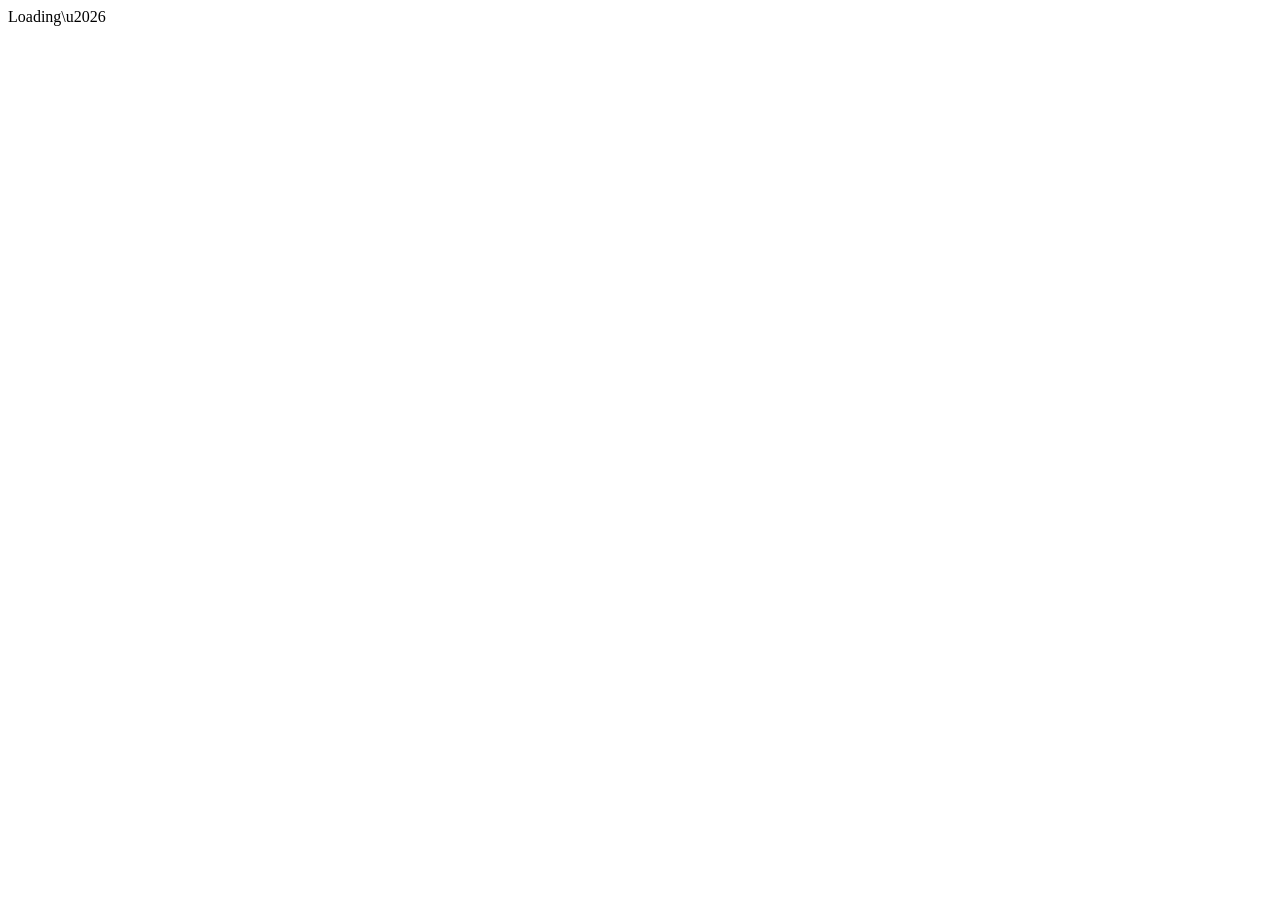
==== index.html @ ceb20064 "Add files via upload" ====
<!DOCTYPE html>
<html lang="en">
<head>
  <meta charset="UTF-8" />
  <meta name="viewport" content="width=device-width, initial-scale=1" />
  <title>Golf Trip Records</title>
  <meta name="description" content="An annual guys golf trip built around great courses, real competition, and twelve months of bragging rights." />
  <meta name="theme-color" content="#ffffff" />
  <link rel="preconnect" href="https://fonts.googleapis.com" />
  <link rel="preconnect" href="https://fonts.gstatic.com" crossorigin />
  <link href="https://fonts.googleapis.com/css2?family=Source+Sans+3:ital,wght@0,400;0,500;0,600;0,700&display=swap" rel="stylesheet" />
  <link rel="icon" type="image/svg+xml" href="assets/favicon.svg" />
  <link rel="stylesheet" href="css/style.css" />
</head>
<body>
  <div id="nav"></div>

  <main id="app">
    <div class="loading">Loading\u2026</div>
  </main>

  <div id="footer"></div>

  <script src="js/core.js"></script>
  <script src="js/home.js"></script>
</body>
</html>
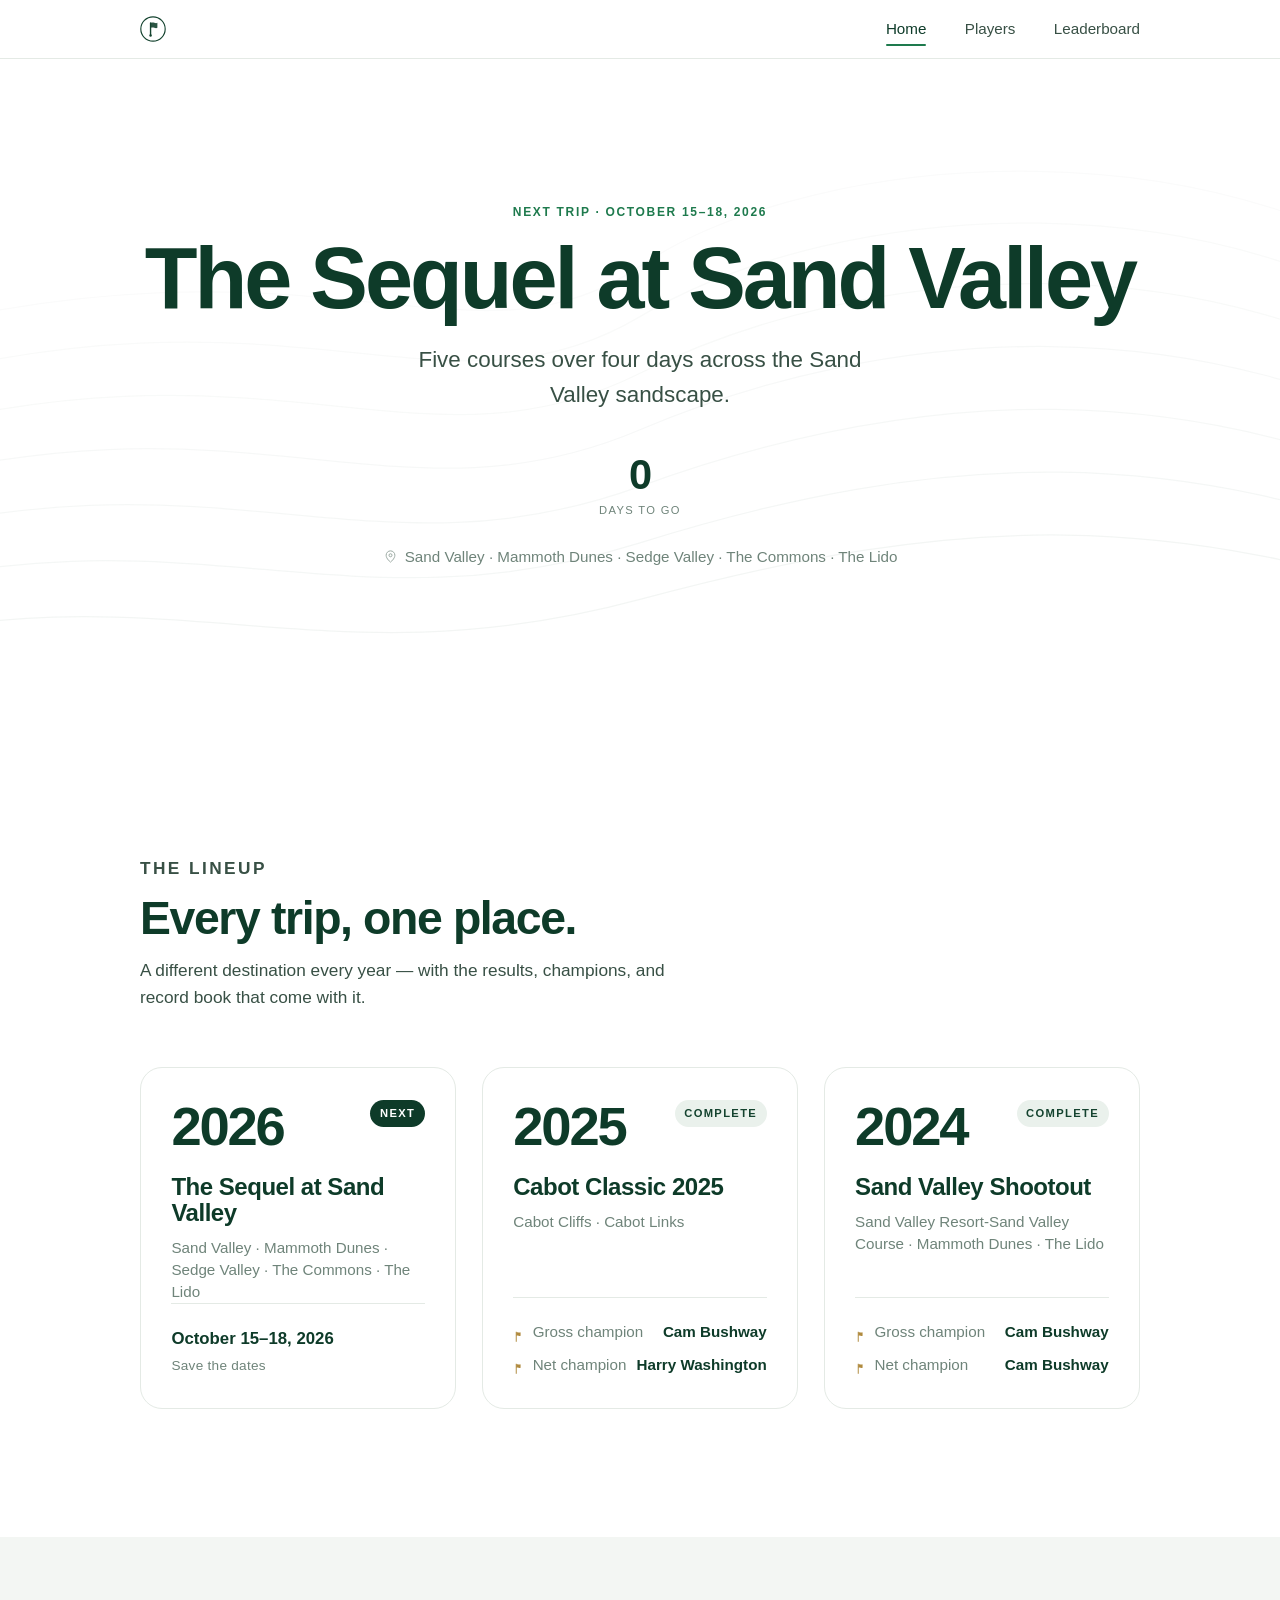
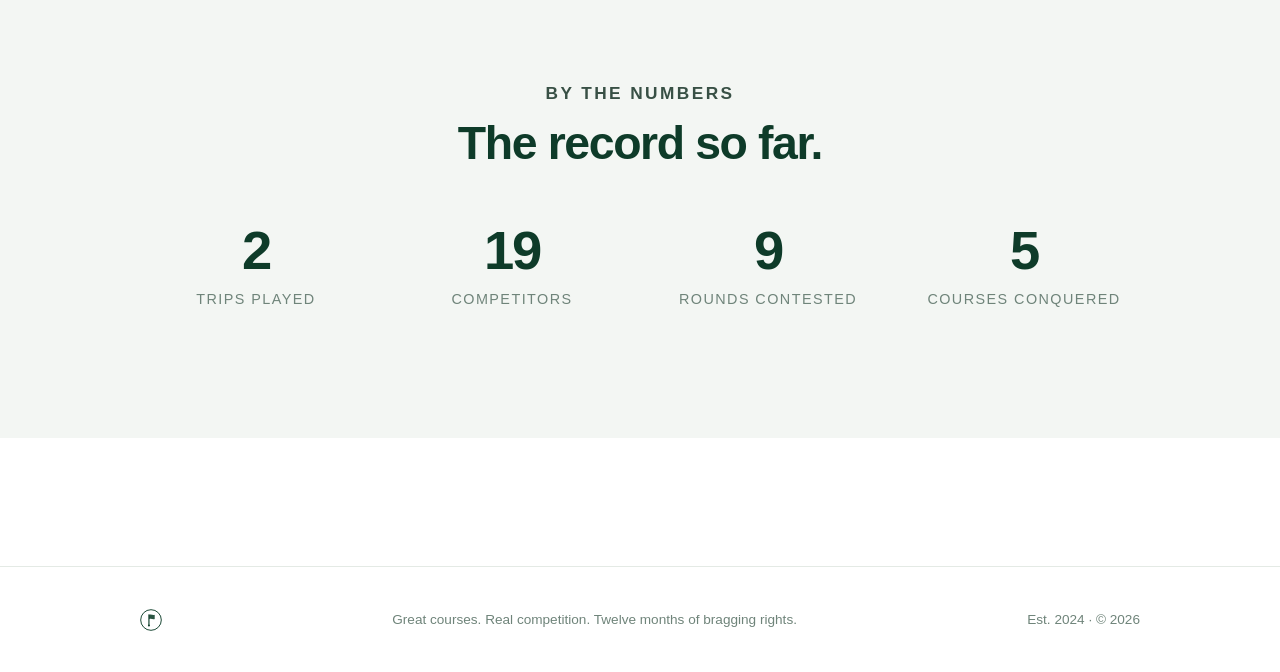
==== commit 9e0bb3ba: "Rename golf-trip-records-SINGLE-FILE.html to index.html" ====
--- a/index.html
+++ b/index.html
@@ -4,24 +4,866 @@
   <meta charset="UTF-8" />
   <meta name="viewport" content="width=device-width, initial-scale=1" />
   <title>Golf Trip Records</title>
-  <meta name="description" content="An annual guys golf trip built around great courses, real competition, and twelve months of bragging rights." />
+  <meta name="description" content="An annual guys golf trip: the lineup, the players, and the all-time record book." />
   <meta name="theme-color" content="#ffffff" />
+  <link rel="icon" type="image/svg+xml" href="[data-uri]" />
   <link rel="preconnect" href="https://fonts.googleapis.com" />
   <link rel="preconnect" href="https://fonts.gstatic.com" crossorigin />
   <link href="https://fonts.googleapis.com/css2?family=Source+Sans+3:ital,wght@0,400;0,500;0,600;0,700&display=swap" rel="stylesheet" />
-  <link rel="icon" type="image/svg+xml" href="assets/favicon.svg" />
-  <link rel="stylesheet" href="css/style.css" />
+  <style>
+/* =========================================================================
+   Golf Trip Records — Jobs-era Apple homage
+   Light ground, deep pine ink, single Myriad-descended sans (Source Sans 3).
+   ========================================================================= */
+
+/* ---- Tokens ---- */
+:root {
+  --bg:          #ffffff;
+  --bg-alt:      #f3f6f3;
+  --ink:         #0e3b29;   /* deep pine — headings, brand */
+  --ink-soft:    #38504590; /* transparent for layering */
+  --ink-body:    #385045;   /* secondary text */
+  --muted:       #6f847a;   /* captions, labels */
+  --line:        #e4eae5;   /* hairlines */
+  --line-strong: #cfd9d1;
+  --green:       #14432f;
+  --green-brt:   #1e7a4d;   /* interactive accent, used sparingly */
+  --green-wash:  #eaf1ec;
+  --white:       #ffffff;
+  --gold:        #b08a3e;   /* champion marker, quiet */
+
+  --maxw: 1080px;
+  --pad:  clamp(1.25rem, 5vw, 2.5rem);
+  --sect: clamp(4.5rem, 10vw, 8.5rem);
+
+  --r-sm: 10px;
+  --r-md: 16px;
+  --r-lg: 22px;
+
+  --ease: cubic-bezier(0.22, 1, 0.36, 1);
+}
+
+/* ---- Reset ---- */
+*, *::before, *::after { box-sizing: border-box; margin: 0; padding: 0; }
+html { -webkit-text-size-adjust: 100%; scroll-behavior: smooth; }
+@media (prefers-reduced-motion: reduce) {
+  html { scroll-behavior: auto; }
+  *, *::before, *::after { animation-duration: 0.01ms !important; transition-duration: 0.01ms !important; }
+}
+
+body {
+  font-family: "Source Sans 3", -apple-system, BlinkMacSystemFont, "Segoe UI", Helvetica, Arial, sans-serif;
+  background: var(--bg);
+  color: var(--ink-body);
+  font-size: 17px;
+  line-height: 1.55;
+  font-weight: 400;
+  -webkit-font-smoothing: antialiased;
+  text-rendering: optimizeLegibility;
+  font-variant-numeric: tabular-nums;
+}
+
+h1, h2, h3, h4 { color: var(--ink); font-weight: 600; line-height: 1.08; letter-spacing: -0.02em; }
+a { color: inherit; text-decoration: none; }
+
+.wrap { max-width: var(--maxw); margin: 0 auto; padding-inline: var(--pad); }
+
+.eyebrow {
+  font-size: 0.75rem; font-weight: 600; letter-spacing: 0.14em;
+  text-transform: uppercase; color: var(--green-brt);
+}
+
+/* ---- Nav ---- */
+.nav {
+  position: sticky; top: 0; z-index: 100;
+  background: rgba(255,255,255,0.82);
+  backdrop-filter: saturate(180%) blur(18px);
+  -webkit-backdrop-filter: saturate(180%) blur(18px);
+  border-bottom: 1px solid var(--line);
+}
+.nav-inner {
+  max-width: var(--maxw); margin: 0 auto; padding-inline: var(--pad);
+  height: 58px; display: flex; align-items: center; justify-content: space-between;
+}
+.brand { display: flex; align-items: center; gap: 0.6rem; }
+.brand svg { display: block; width: 26px; height: 26px; }
+.brand .brand-name {
+  font-weight: 600; color: var(--ink); font-size: 1.02rem; letter-spacing: -0.01em;
+}
+.nav-links { display: flex; gap: clamp(1.1rem, 4vw, 2.4rem); align-items: center; }
+.nav-links a {
+  font-size: 0.95rem; font-weight: 500; color: var(--ink-body);
+  position: relative; padding: 4px 0; transition: color 0.25s var(--ease);
+}
+.nav-links a:hover { color: var(--ink); }
+.nav-links a.active { color: var(--ink); }
+.nav-links a.active::after {
+  content: ""; position: absolute; left: 0; right: 0; bottom: -1px; height: 2px;
+  background: var(--green-brt); border-radius: 2px;
+}
+
+/* ---- Hero ---- */
+.hero { position: relative; overflow: hidden; background: var(--bg); }
+.hero-contours {
+  position: absolute; inset: 0; width: 100%; height: 100%;
+  pointer-events: none; opacity: 0.5;
+}
+.hero-inner {
+  position: relative; z-index: 1;
+  max-width: var(--maxw); margin: 0 auto; padding-inline: var(--pad);
+  padding-block: clamp(4.5rem, 13vw, 9rem);
+  text-align: center;
+}
+.hero h1 {
+  font-size: clamp(2.7rem, 7.5vw, 5.4rem);
+  letter-spacing: -0.035em; line-height: 0.98;
+  color: var(--ink); margin-top: 0.9rem;
+}
+.hero .sub {
+  font-size: clamp(1.05rem, 2.2vw, 1.4rem); color: var(--ink-body);
+  max-width: 40ch; margin: 1.4rem auto 0; font-weight: 400;
+}
+.hero .meta {
+  margin-top: 1.6rem; display: flex; flex-wrap: wrap; gap: 0.5rem 1.2rem;
+  justify-content: center; color: var(--muted); font-size: 0.95rem; font-weight: 500;
+}
+.hero .meta span { display: inline-flex; align-items: center; gap: 0.45rem; }
+.hero .meta svg { width: 15px; height: 15px; opacity: 0.7; flex: none; }
+
+/* countdown */
+.countdown {
+  margin-top: 2.6rem; display: flex; justify-content: center; gap: clamp(0.8rem, 3vw, 2rem);
+}
+.countdown .unit { text-align: center; min-width: 52px; }
+.countdown .num {
+  font-size: clamp(1.8rem, 4vw, 2.6rem); font-weight: 600; color: var(--ink);
+  letter-spacing: -0.03em; line-height: 1;
+}
+.countdown .lbl {
+  font-size: 0.7rem; text-transform: uppercase; letter-spacing: 0.12em;
+  color: var(--muted); margin-top: 0.4rem;
+}
+
+/* ---- Sections ---- */
+.section { padding-block: var(--sect); }
+.section.alt { background: var(--bg-alt); }
+.section-head { max-width: 60ch; margin-bottom: clamp(2.5rem, 5vw, 3.5rem); }
+.section-head.center { margin-inline: auto; text-align: center; }
+.section-head h2 { font-size: clamp(1.9rem, 4vw, 2.9rem); letter-spacing: -0.03em; margin-top: 0.7rem; }
+.section-head p { margin-top: 0.9rem; color: var(--ink-body); font-size: 1.08rem; }
+
+/* ---- Lineup (trip cards) ---- */
+.lineup { display: grid; gap: clamp(1rem, 2.5vw, 1.6rem); grid-template-columns: repeat(auto-fit, minmax(280px, 1fr)); }
+.trip-card {
+  position: relative; background: var(--white); border: 1px solid var(--line);
+  border-radius: var(--r-lg); padding: 2rem 1.9rem; overflow: hidden;
+  transition: transform 0.4s var(--ease), box-shadow 0.4s var(--ease), border-color 0.4s var(--ease);
+  display: flex; flex-direction: column; min-height: 320px;
+}
+.trip-card:hover {
+  transform: translateY(-4px);
+  box-shadow: 0 18px 50px -24px rgba(14,59,41,0.35);
+  border-color: var(--line-strong);
+}
+.trip-card .year {
+  font-size: 3.4rem; font-weight: 600; color: var(--ink); letter-spacing: -0.04em; line-height: 1;
+}
+.trip-card .status {
+  font-size: 0.7rem; text-transform: uppercase; letter-spacing: 0.12em; font-weight: 600;
+  padding: 0.3rem 0.6rem; border-radius: 100px; align-self: flex-start;
+}
+.trip-card .status.done { background: var(--green-wash); color: var(--green); }
+.trip-card .status.next { background: var(--ink); color: var(--white); }
+.trip-card .tc-head { display: flex; justify-content: space-between; align-items: flex-start; gap: 1rem; }
+.trip-card h3 { font-size: 1.5rem; margin-top: 1.2rem; letter-spacing: -0.02em; }
+.trip-card .courses {
+  margin-top: 0.7rem; color: var(--muted); font-size: 0.95rem; line-height: 1.45;
+}
+.trip-card .champs { margin-top: auto; padding-top: 1.4rem; border-top: 1px solid var(--line); display: grid; gap: 0.55rem; }
+.trip-card .champ-row { display: flex; align-items: center; justify-content: space-between; gap: 0.5rem; font-size: 0.95rem; }
+.trip-card .champ-row .k { color: var(--muted); font-weight: 500; display: inline-flex; align-items: center; gap: 0.4rem; }
+.trip-card .champ-row .v { color: var(--ink); font-weight: 600; }
+.trip-card .champ-row .flag { width: 13px; height: 13px; color: var(--gold); }
+.trip-card .when { margin-top: auto; padding-top: 1.4rem; border-top: 1px solid var(--line); color: var(--ink); font-weight: 600; font-size: 1.05rem; }
+.trip-card .when small { display: block; color: var(--muted); font-weight: 500; font-size: 0.85rem; margin-top: 0.2rem; letter-spacing: 0.02em; }
+
+/* ---- Stat band ---- */
+.statband { display: grid; grid-template-columns: repeat(auto-fit, minmax(150px, 1fr)); gap: 1.5rem; text-align: center; }
+.statband .stat .n { font-size: clamp(2.4rem, 5vw, 3.4rem); font-weight: 600; color: var(--ink); letter-spacing: -0.04em; line-height: 1; }
+.statband .stat .l { margin-top: 0.6rem; color: var(--muted); font-size: 0.9rem; text-transform: uppercase; letter-spacing: 0.1em; font-weight: 500; }
+
+/* ---- Players grid ---- */
+.players-grid { display: grid; gap: clamp(0.9rem, 2vw, 1.3rem); grid-template-columns: repeat(auto-fill, minmax(250px, 1fr)); }
+.player-card {
+  background: var(--white); border: 1px solid var(--line); border-radius: var(--r-md);
+  padding: 1.5rem 1.5rem 1.35rem; transition: transform 0.35s var(--ease), box-shadow 0.35s var(--ease), border-color 0.35s var(--ease);
+}
+.player-card:hover { transform: translateY(-3px); box-shadow: 0 14px 40px -22px rgba(14,59,41,0.32); border-color: var(--line-strong); }
+.player-card .pc-top { display: flex; align-items: center; gap: 0.85rem; }
+.player-card .avatar {
+  width: 42px; height: 42px; border-radius: 50%; flex: none;
+  background: var(--green-wash); color: var(--green);
+  display: grid; place-items: center; font-weight: 600; font-size: 0.95rem; letter-spacing: -0.01em;
+}
+.player-card .avatar.rookie { background: var(--bg-alt); color: var(--muted); }
+.player-card h3 { font-size: 1.12rem; letter-spacing: -0.02em; }
+.player-card .pc-sub { color: var(--muted); font-size: 0.82rem; font-weight: 500; margin-top: 0.1rem; }
+.player-card .pc-stats { margin-top: 1.15rem; display: grid; grid-template-columns: 1fr 1fr; gap: 0.85rem 1rem; }
+.player-card .pc-stat .v { font-size: 1.15rem; font-weight: 600; color: var(--ink); letter-spacing: -0.02em; }
+.player-card .pc-stat .k { font-size: 0.72rem; color: var(--muted); text-transform: uppercase; letter-spacing: 0.08em; margin-top: 0.15rem; font-weight: 500; }
+.player-card .pc-foot { margin-top: 1.15rem; padding-top: 0.95rem; border-top: 1px solid var(--line); display: flex; justify-content: space-between; align-items: center; }
+.player-card .pc-foot .k { font-size: 0.78rem; color: var(--muted); font-weight: 500; }
+.player-card .pc-foot .rc { font-weight: 600; color: var(--ink); font-variant-numeric: tabular-nums; }
+
+/* ---- Leaderboard table ---- */
+.lb-scroll { overflow-x: auto; border: 1px solid var(--line); border-radius: var(--r-md); background: var(--white); }
+table.lb { width: 100%; border-collapse: collapse; font-variant-numeric: tabular-nums; min-width: 820px; }
+table.lb thead th {
+  position: sticky; top: 0; background: var(--white);
+  text-align: right; font-size: 0.74rem; font-weight: 600; color: var(--muted);
+  text-transform: uppercase; letter-spacing: 0.07em;
+  padding: 0.95rem 0.85rem; border-bottom: 1px solid var(--line-strong);
+  cursor: pointer; user-select: none; white-space: nowrap; transition: color 0.2s var(--ease);
+}
+table.lb thead th:hover { color: var(--ink); }
+table.lb thead th.player-col, table.lb tbody td.player-col { text-align: left; }
+table.lb thead th .arrow { opacity: 0; margin-left: 0.3rem; font-size: 0.7rem; }
+table.lb thead th.sorted .arrow { opacity: 1; color: var(--green-brt); }
+table.lb thead th.sorted { color: var(--ink); }
+table.lb tbody td { text-align: right; padding: 0.85rem 0.85rem; border-bottom: 1px solid var(--line); font-size: 0.98rem; color: var(--ink-body); white-space: nowrap; }
+table.lb tbody tr:last-child td { border-bottom: none; }
+table.lb tbody tr { transition: background 0.15s var(--ease); }
+table.lb tbody tr:hover { background: var(--bg-alt); }
+table.lb td.player-col { font-weight: 600; color: var(--ink); }
+table.lb .rank { color: var(--muted); font-weight: 600; width: 2.4rem; text-align: right; padding-right: 0.4rem; }
+table.lb .medal { color: var(--gold); }
+table.lb td .pos { display: inline-block; }
+table.lb td.dim { color: var(--line-strong); }
+.lb-note { margin-top: 1rem; color: var(--muted); font-size: 0.85rem; }
+
+/* ---- Footer ---- */
+.footer { border-top: 1px solid var(--line); padding-block: 2.6rem; margin-top: var(--sect); }
+.footer-inner { max-width: var(--maxw); margin: 0 auto; padding-inline: var(--pad); display: flex; align-items: center; justify-content: space-between; gap: 1rem; flex-wrap: wrap; }
+.footer .brand svg { width: 22px; height: 22px; }
+.footer p { color: var(--muted); font-size: 0.85rem; }
+
+/* ---- Reveal animation ---- */
+.reveal { opacity: 0; transform: translateY(18px); transition: opacity 0.7s var(--ease), transform 0.7s var(--ease); }
+.reveal.in { opacity: 1; transform: none; }
+
+/* ---- Loading / empty ---- */
+.loading { color: var(--muted); text-align: center; padding: 3rem 0; font-size: 0.95rem; }
+
+/* ---- Responsive ---- */
+@media (max-width: 720px) {
+  body { font-size: 16px; }
+  .brand .brand-name { display: none; }
+  .trip-card { min-height: auto; }
+  .player-card .pc-stats { grid-template-columns: 1fr 1fr; }
+}
+@media (max-width: 460px) {
+  .nav-links { gap: 1.05rem; }
+  .nav-links a { font-size: 0.9rem; }
+}
+
+  </style>
 </head>
 <body>
   <div id="nav"></div>
-
-  <main id="app">
-    <div class="loading">Loading\u2026</div>
-  </main>
-
+  <main id="app"><div class="loading">Loading…</div></main>
   <div id="footer"></div>
 
-  <script src="js/core.js"></script>
-  <script src="js/home.js"></script>
+  <script>
+    window.__DATA = {"tournaments": [{"id": "sand-valley-shootout-2024", "name": "Sand Valley Shootout", "year": 2024, "date": "2024-05-04", "dateDisplay": "May 4, 2024", "courses": ["Sand Valley Resort-Sand Valley Course", "Mammoth Dunes", "The Lido"], "numRounds": 4, "players": [{"name": "Paul Akrouche", "handicap": 22.3, "role": "Player"}, {"name": "Todd Bushway", "handicap": 2.9, "role": "Player"}, {"name": "Derek Roschlein", "handicap": 9.1, "role": "Admin"}, {"name": "Conor O'Brien", "handicap": 12.2, "role": "Player"}, {"name": "Harry Washington", "handicap": 11.4, "role": "Owner"}, {"name": "Jason Weber", "handicap": 12.2, "role": "Player"}, {"name": "Edward Washington", "handicap": 13.3, "role": "Player"}, {"name": "Fred Akrouche", "handicap": 23.6, "role": "Player"}, {"name": "Devin Greaney", "handicap": 3.1, "role": "Player"}, {"name": "Tom Caruso", "handicap": 14.3, "role": "Player"}, {"name": "Cam Bushway", "handicap": 2.8, "role": "Player"}, {"name": "Joe Akrouche", "handicap": 11.8, "role": "Player"}], "leaderboard": {"gross": [{"player": "Cam Bushway", "rounds": ["+4", "-3", "+4", "+2"], "total": "+7"}, {"player": "Todd Bushway", "rounds": ["+6", "+2", "+3", "+3"], "total": "+14"}, {"player": "Devin Greaney", "rounds": ["+14", "+6", "+7", "+5"], "total": "+32"}, {"player": "Derek Roschlein", "rounds": ["+9", "+9", "+11", "+15"], "total": "+44"}, {"player": "Harry Washington", "rounds": ["+15", "+11", "+13", "+12"], "total": "+51"}, {"player": "Conor O'Brien", "rounds": ["+15", "+11", "+14", "+19"], "total": "+59"}, {"player": "Joe Akrouche", "rounds": ["+11", "+14", "+13", "+25"], "total": "+63"}, {"player": "Edward Washington", "rounds": ["+24", "+17", "+17", "+11"], "total": "+69"}, {"player": "Jason Weber", "rounds": ["+22", "+14", "+22", "+24"], "total": "+82"}, {"player": "Tom Caruso", "rounds": ["+24", "+16", "+23", "+24"], "total": "+87"}, {"player": "Paul Akrouche", "rounds": ["+30", "+27", "+25", "+17"], "total": "+99"}, {"player": "Fred Akrouche", "rounds": ["+36", "+28", "+37", "+18"], "total": "+119"}], "net": [{"player": "Cam Bushway", "rounds": ["+2", "-4", "+1", "+1"], "total": "E"}, {"player": "Todd Bushway", "rounds": ["+4", "+1", "E", "+2"], "total": "+7"}, {"player": "Harry Washington", "rounds": ["+4", "+2", "E", "+3"], "total": "+9"}, {"player": "Derek Roschlein", "rounds": ["E", "+2", "E", "+8"], "total": "+10"}, {"player": "Paul Akrouche", "rounds": ["+7", "+7", "-1", "-3"], "total": "+10"}, {"player": "Conor O'Brien", "rounds": ["+3", "+1", "E", "+9"], "total": "+13"}, {"player": "Edward Washington", "rounds": ["+11", "+6", "+2", "E"], "total": "+19"}, {"player": "Joe Akrouche", "rounds": ["-1", "+5", "-1", "+16"], "total": "+19"}, {"player": "Devin Greaney", "rounds": ["+11", "+5", "+3", "+4"], "total": "+23"}, {"player": "Fred Akrouche", "rounds": ["+12", "+7", "+10", "-3"], "total": "+26"}, {"player": "Tom Caruso", "rounds": ["+10", "+4", "+7", "+12"], "total": "+33"}, {"player": "Jason Weber", "rounds": ["+10", "+4", "+8", "+14"], "total": "+36"}]}, "ryderCup": {"teams": [{"team": "Team Todd", "total": "9.5", "players": [{"player": "Todd Bushway", "points_by_round": ["0", "1", "1", "0"]}, {"player": "Conor O'Brien", "points_by_round": ["1", "0", "0.5", "1"]}, {"player": "Edward Washington", "points_by_round": ["1", "0.5", "1", "1"]}, {"player": "Fred Akrouche", "points_by_round": ["0", "0.5", "0.5", "0.5"]}, {"player": "Harry Washington", "points_by_round": ["1", "1", "1", "1"]}, {"player": "Jason Weber", "points_by_round": ["1", "0", "1", "0"]}]}, {"team": "Team Cam", "total": "5.5", "players": [{"player": "Cam Bushway", "points_by_round": ["1", "1", "0", "1"]}, {"player": "Derek Roschlein", "points_by_round": ["0", "0.5", "0", "0"]}, {"player": "Devin Greaney", "points_by_round": ["0", "0", "0", "1"]}, {"player": "Joe Akrouche", "points_by_round": ["1", "1", "0.5", "0"]}, {"player": "Paul Akrouche", "points_by_round": ["0", "0.5", "0.5", "0.5"]}, {"player": "Tom Caruso", "points_by_round": ["0", "0", "0", "0"]}]}]}, "bestBall": null, "skins": null}, {"id": "cabot-classic-2025-2025", "name": "Cabot Classic 2025", "year": 2025, "date": "2025-10-02", "dateDisplay": "Oct 2, 2025", "courses": ["Cabot Cliffs", "Cabot Links"], "numRounds": 5, "players": [{"name": "Tim Watson", "handicap": 10.7, "role": "Player"}, {"name": "Joe Akrouche", "handicap": 12.1, "role": "Player"}, {"name": "Harry Washington", "handicap": 8.2, "role": "Owner"}, {"name": "Michael Edwards", "handicap": 15.2, "role": "Player"}, {"name": "Conor O'Brien", "handicap": 9.9, "role": "Player"}, {"name": "Derek Roschlein", "handicap": 8.2, "role": "Admin"}, {"name": "Fred Akrouche", "handicap": 20.8, "role": "Player"}, {"name": "Edward Washington", "handicap": 10.0, "role": "Player"}, {"name": "Cam Bushway", "handicap": 2.9, "role": "Player"}, {"name": "Tom Caruso", "handicap": 13.6, "role": "Player"}, {"name": "Dan Sullivan", "handicap": 17.5, "role": "Player"}, {"name": "John Berger", "handicap": 25.0, "role": "Player"}, {"name": "James O'Brien", "handicap": 17.5, "role": "Player"}, {"name": "Louis Massard", "handicap": 12.9, "role": "Player"}, {"name": "Todd Bushway", "handicap": 2.8, "role": "Player"}, {"name": "Dan Biscoe", "handicap": 5.4, "role": "Player"}], "leaderboard": {"gross": [{"player": "Cam Bushway", "rounds": ["+6", "+9", "+4", "+8", ""], "total": "+27"}, {"player": "Dan Biscoe", "rounds": ["+14", "+6", "+9", "+8", ""], "total": "+37"}, {"player": "Harry Washington", "rounds": ["+12", "+7", "+8", "+16", ""], "total": "+43"}, {"player": "Todd Bushway", "rounds": ["+14", "+8", "+15", "+13", ""], "total": "+50"}, {"player": "Derek Roschlein", "rounds": ["+13", "+7", "+15", "+16", ""], "total": "+51"}, {"player": "Tim Watson", "rounds": ["+19", "+8", "+12", "+18", ""], "total": "+57"}, {"player": "Conor O'Brien", "rounds": ["+15", "+19", "+18", "+13", ""], "total": "+65"}, {"player": "Joe Akrouche", "rounds": ["+19", "+19", "+18", "+14", ""], "total": "+70"}, {"player": "Edward Washington", "rounds": ["+25", "+18", "+16", "+19", ""], "total": "+78"}, {"player": "Michael Edwards", "rounds": ["+19", "+20", "+22", "+19", ""], "total": "+80"}, {"player": "Louis Massard", "rounds": ["+28", "+17", "+21", "+20", ""], "total": "+86"}, {"player": "Tom Caruso", "rounds": ["+22", "+22", "+17", "+25", ""], "total": "+86"}, {"player": "James O'Brien", "rounds": ["+24", "+22", "+26", "+26", ""], "total": "+98"}, {"player": "Dan Sullivan", "rounds": ["+26", "+29", "+22", "+22", ""], "total": "+99"}, {"player": "Fred Akrouche", "rounds": ["+34", "+28", "+31", "+29", ""], "total": "+122"}, {"player": "John Berger", "rounds": ["+27", "+30", "+39", "+36", ""], "total": "+132"}], "net": [{"player": "Harry Washington", "rounds": ["+3", "-2", "-1", "+7", ""], "total": "+7"}, {"player": "Tim Watson", "rounds": ["+8", "-4", "E", "+7", ""], "total": "+11"}, {"player": "Cam Bushway", "rounds": ["+2", "+6", "+1", "+4", ""], "total": "+13"}, {"player": "Dan Biscoe", "rounds": ["+8", "E", "+3", "+2", ""], "total": "+13"}, {"player": "Michael Edwards", "rounds": ["+3", "+3", "+5", "+3", ""], "total": "+14"}, {"player": "Derek Roschlein", "rounds": ["+4", "-2", "+6", "+7", ""], "total": "+15"}, {"player": "Joe Akrouche", "rounds": ["+6", "+6", "+5", "+1", ""], "total": "+18"}, {"player": "Conor O'Brien", "rounds": ["+4", "+8", "+7", "+2", ""], "total": "+21"}, {"player": "James O'Brien", "rounds": ["+6", "+3", "+7", "+8", ""], "total": "+24"}, {"player": "Dan Sullivan", "rounds": ["+8", "+10", "+3", "+4", ""], "total": "+25"}, {"player": "John Berger", "rounds": ["+1", "+3", "+12", "+10", ""], "total": "+26"}, {"player": "Tom Caruso", "rounds": ["+8", "+7", "+2", "+11", ""], "total": "+28"}, {"player": "Louis Massard", "rounds": ["+14", "+3", "+7", "+6", ""], "total": "+30"}, {"player": "Fred Akrouche", "rounds": ["+12", "+5", "+8", "+7", ""], "total": "+32"}, {"player": "Edward Washington", "rounds": ["+14", "+7", "+5", "+8", ""], "total": "+34"}, {"player": "Todd Bushway", "rounds": ["+10", "+5", "+12", "+9", ""], "total": "+36"}]}, "ryderCup": {"teams": [{"team": "Team Cam", "total": "11.5", "players": [{"player": "Cam Bushway", "points_by_round": ["1", "0", "1", "1", ""]}, {"player": "Harry Washington", "points_by_round": ["0", "1", "1", "0", ""]}, {"player": "Tom Caruso", "points_by_round": ["0", "1", "0.5", "0", ""]}, {"player": "Joe Akrouche", "points_by_round": ["0", "1", "1", "1", ""]}, {"player": "Conor O'Brien", "points_by_round": ["0", "1", "1", "1", ""]}, {"player": "Michael Edwards", "points_by_round": ["1", "0", "0", "0.5", ""]}, {"player": "John Berger", "points_by_round": ["1", "0.5", "0", "0", ""]}, {"player": "Tim Watson", "points_by_round": ["1", "0.5", "0.5", "1", ""]}]}, {"team": "Team Todd", "total": "8.5", "players": [{"player": "Todd Bushway", "points_by_round": ["1", "1", "0", "0", ""]}, {"player": "Dan Biscoe", "points_by_round": ["1", "0.5", "0.5", "1", ""]}, {"player": "Edward Washington", "points_by_round": ["0", "0", "1", "0", ""]}, {"player": "James O'Brien", "points_by_round": ["1", "1", "0", "0", ""]}, {"player": "Fred Akrouche", "points_by_round": ["0", "0", "0", "0", ""]}, {"player": "Derek Roschlein", "points_by_round": ["1", "0.5", "0", "1", ""]}, {"player": "Louis Massard", "points_by_round": ["0", "0", "1", "0.5", ""]}, {"player": "Dan Sullivan", "points_by_round": ["0", "0", "0.5", "1", ""]}]}]}, "bestBall": null, "skins": [{"player": "Cam Bushway", "rounds": ["8", "", "", "", ""], "total": "8"}, {"player": "Harry Washington", "rounds": ["6", "", "", "", ""], "total": "6"}, {"player": "Joe Akrouche", "rounds": ["4", "", "", "", ""], "total": "4"}]}], "upcoming": {"_comment": "Upcoming (not-yet-played) trips. Move a trip into tournaments.json once it has results.", "trips": [{"id": "sand-valley-2026", "name": "The Sequel at Sand Valley", "year": 2026, "date": "2026-10-15", "dateDisplay": "October 15\u201318, 2026", "courses": ["Sand Valley", "Mammoth Dunes", "Sedge Valley", "The Commons", "The Lido"], "upcoming": true}]}, "players": {"_comment": "Official crew records. ryderCup is the authoritative W-L-T (win=1, loss=0, tie=0.5). Players with no tournament appearances (e.g. new crew) can be listed here too.", "players": [{"name": "Harry Washington", "ryderCup": "6-2-0"}, {"name": "Conor O'Brien", "ryderCup": "5-3-0"}, {"name": "Joe Akrouche", "ryderCup": "5-3-0"}, {"name": "Cam Bushway", "ryderCup": "5-2-1"}, {"name": "Edward Washington", "ryderCup": "5-1-2"}, {"name": "Todd Bushway", "ryderCup": "4-4-0"}, {"name": "Derek Roschlein", "ryderCup": "2-4-2"}, {"name": "Louis Massard", "ryderCup": "2-2-0"}, {"name": "James O'Brien", "ryderCup": "2-2-0"}, {"name": "Jason Weber", "ryderCup": "2-2-0"}, {"name": "Dan Biscoe", "ryderCup": "2-0-2"}, {"name": "Tim Watson", "ryderCup": "2-0-2"}, {"name": "Dan Sullivan", "ryderCup": "2-0-2"}, {"name": "Devin Greaney", "ryderCup": "1-3-0"}, {"name": "John Berger", "ryderCup": "1-1-2"}, {"name": "Paul Akrouche", "ryderCup": "1-1-2"}, {"name": "Tom Caruso", "ryderCup": "0-7-1"}, {"name": "Fred Akrouche", "ryderCup": "0-6-2"}, {"name": "Michael Edwards", "ryderCup": "0-3-1"}, {"name": "Tyler Calos", "ryderCup": "0-0-0"}, {"name": "Mike McGrail", "ryderCup": "0-0-0"}]}};
+  </script>
+  <script>
+/* =========================================================================
+   Core: data loading, score parsing, stat aggregation.
+   Shared by every page. No dependencies.
+   ========================================================================= */
+
+const SITE = {
+  // Leave blank until the crew has a name; the nav shows the mark alone.
+  name: "",
+  tagline: "Great courses. Real competition. Twelve months of bragging rights.",
+  est: 2024,
+};
+
+/* ---- Data loading ---------------------------------------------------- */
+// Resolve data paths relative to the site root so pages in any folder work.
+
+async function loadData() {
+  return {
+    tournaments: (window.__DATA.tournaments || []).slice().sort((a, b) => (a.date || "").localeCompare(b.date || "")),
+    upcoming: (window.__DATA.upcoming.trips || []).slice().sort((a, b) => (a.date || "").localeCompare(b.date || "")),
+    playersMeta: window.__DATA.players.players || [],
+  };
+}
+
+/* ---- Score parsing --------------------------------------------------- */
+// "E" -> 0, "+12" -> 12, "-3" -> -3, "" -> null
+function parseScore(s) {
+  if (s === null || s === undefined) return null;
+  s = String(s).trim();
+  if (s === "") return null;
+  if (s.toUpperCase() === "E") return 0;
+  const n = Number(s.replace("+", ""));
+  return Number.isNaN(n) ? null : n;
+}
+
+// Format a to-par number back to display: 0 -> "E", 12 -> "+12", -3 -> "-3"
+function fmtToPar(n, decimals = 0) {
+  if (n === null || n === undefined || Number.isNaN(n)) return "\u2014";
+  const v = decimals ? Number(n.toFixed(decimals)) : Math.round(n);
+  if (v === 0) return "E";
+  return v > 0 ? `+${v}` : `${v}`;
+}
+
+function ordinal(n) {
+  if (n === null || n === undefined) return "\u2014";
+  const s = ["th", "st", "nd", "rd"], v = n % 100;
+  return n + (s[(v - 20) % 10] || s[v] || s[0]);
+}
+
+function initials(name) {
+  return name.split(/\s+/).map((p) => p[0]).slice(0, 2).join("").toUpperCase();
+}
+
+/* ---- Rankings within a single tournament ----------------------------- */
+// Returns Map<player, {score, rank}> using standard competition ranking.
+function rankBoard(entries) {
+  const scored = entries
+    .map((e) => ({ player: e.player, score: parseScore(e.total) }))
+    .filter((e) => e.score !== null)
+    .sort((a, b) => a.score - b.score);
+  const out = new Map();
+  let rank = 0, seen = 0, prev = null;
+  for (const row of scored) {
+    seen++;
+    if (row.score !== prev) { rank = seen; prev = row.score; }
+    out.set(row.player, { score: row.score, rank });
+  }
+  return out;
+}
+
+/* ---- Ryder Cup record parsing --------------------------------------- */
+// "6-2-0" -> {w:6,l:2,t:0, pts:6, played:8}
+function parseRyder(rec) {
+  if (!rec) return { w: 0, l: 0, t: 0, pts: 0, played: 0, display: "0-0-0" };
+  const [w, l, t] = rec.split("-").map((x) => parseInt(x, 10) || 0);
+  return { w, l, t, pts: w + 0.5 * t, played: w + l + t, display: rec };
+}
+
+/* ---- All-time aggregation ------------------------------------------- */
+// Builds one row per player across all played tournaments.
+function buildAllTime(data) {
+  const { tournaments, playersMeta } = data;
+  const players = new Map();
+
+  const ensure = (name) => {
+    if (!players.has(name)) {
+      players.set(name, {
+        name,
+        trips: 0,
+        grossWins: 0, netWins: 0,
+        bestGross: null, bestNet: null,
+        grossTotals: [], netTotals: [],
+        lastHandicap: null,
+        ryder: parseRyder(null),
+      });
+    }
+    return players.get(name);
+  };
+
+  // Seed from meta (captures crew with 0 trips + authoritative Ryder records)
+  for (const m of playersMeta) {
+    const p = ensure(m.name);
+    if (m.ryderCup) p.ryder = parseRyder(m.ryderCup);
+  }
+
+  for (const t of tournaments) {
+    const grossRank = rankBoard(t.leaderboard.gross || []);
+    const netRank = rankBoard(t.leaderboard.net || []);
+
+    // Roster presence = appeared on the trip
+    const roster = new Set((t.players || []).map((p) => p.name));
+    for (const rp of (t.players || [])) {
+      const p = ensure(rp.name);
+      if (rp.handicap !== null && rp.handicap !== undefined) p.lastHandicap = rp.handicap;
+    }
+    for (const name of roster) ensure(name).trips++;
+
+    for (const [name, info] of grossRank) {
+      const p = ensure(name);
+      p.grossTotals.push(info.score);
+      p.bestGross = p.bestGross === null ? info.rank : Math.min(p.bestGross, info.rank);
+      if (info.rank === 1) p.grossWins++;
+    }
+    for (const [name, info] of netRank) {
+      const p = ensure(name);
+      p.netTotals.push(info.score);
+      p.bestNet = p.bestNet === null ? info.rank : Math.min(p.bestNet, info.rank);
+      if (info.rank === 1) p.netWins++;
+    }
+  }
+
+  const rows = [...players.values()].map((p) => ({
+    ...p,
+    avgGross: p.grossTotals.length ? p.grossTotals.reduce((a, b) => a + b, 0) / p.grossTotals.length : null,
+    avgNet: p.netTotals.length ? p.netTotals.reduce((a, b) => a + b, 0) / p.netTotals.length : null,
+    rcPts: p.ryder.pts,
+  }));
+
+  return rows;
+}
+
+/* ---- Champions per tournament --------------------------------------- */
+function championsFor(t) {
+  const g = rankBoard(t.leaderboard.gross || []);
+  const n = rankBoard(t.leaderboard.net || []);
+  const winner = (map) => [...map.entries()].find(([, v]) => v.rank === 1)?.[0] || null;
+  return { gross: winner(g), net: winner(n) };
+}
+
+/* ---- Shared chrome: nav + footer ------------------------------------ */
+const MARK = `<svg viewBox="0 0 32 32" fill="none" aria-hidden="true">
+  <circle cx="16" cy="16" r="15" stroke="currentColor" stroke-width="1.4"/>
+  <path d="M13 8.5v15" stroke="currentColor" stroke-width="1.7" stroke-linecap="round"/>
+  <path d="M13 8.6c3.4-1.9 5.6 1.2 8.4-.2v6.2c-2.8 1.4-5-1.7-8.4.2" fill="currentColor" opacity="0.9"/>
+  <circle cx="13" cy="24" r="1.5" fill="currentColor"/>
+</svg>`;
+
+function renderNav(active) {
+  const links = [
+    { href: "#home", label: "Home", key: "home" },
+    { href: "#players", label: "Players", key: "players" },
+    { href: "#leaderboard", label: "Leaderboard", key: "leaderboard" },
+  ];
+  const name = SITE.name
+    ? `<span class="brand-name">${SITE.name}</span>` : "";
+  return `<nav class="nav"><div class="nav-inner">
+    <a class="brand" href="#home" aria-label="Home" style="color:var(--green)">${MARK}${name}</a>
+    <div class="nav-links">
+      ${links.map((l) => `<a href="${l.href}" class="${l.key === active ? "active" : ""}">${l.label}</a>`).join("")}
+    </div>
+  </div></nav>`;
+}
+
+function renderFooter() {
+  const yr = new Date().getFullYear();
+  return `<footer class="footer"><div class="footer-inner">
+    <a class="brand" href="#home" style="color:var(--green)">${MARK}</a>
+    <p>${SITE.tagline}</p>
+    <p>Est. ${SITE.est} \u00b7 &copy; ${yr}</p>
+  </div></footer>`;
+}
+
+function mountChrome(active) {
+  const navEl = document.getElementById("nav");
+  const footEl = document.getElementById("footer");
+  if (navEl) navEl.outerHTML = renderNav(active);
+  if (footEl) footEl.outerHTML = renderFooter();
+}
+
+/* ---- Scroll reveal --------------------------------------------------- */
+function initReveal() {
+  const els = document.querySelectorAll(".reveal");
+  const reduce = window.matchMedia("(prefers-reduced-motion: reduce)").matches;
+  if (!("IntersectionObserver" in window) || reduce) {
+    els.forEach((el) => el.classList.add("in"));
+    return;
+  }
+  const io = new IntersectionObserver((entries) => {
+    entries.forEach((e) => { if (e.isIntersecting) { e.target.classList.add("in"); io.unobserve(e.target); } });
+  }, { threshold: 0.08, rootMargin: "0px 0px -30px 0px" });
+  els.forEach((el) => io.observe(el));
+  // Fail-safe: reveal anything already in the viewport on load immediately,
+  // and unconditionally reveal everything after a short delay so no content
+  // can ever be left stuck at opacity:0 (e.g. if the observer misses it).
+  requestAnimationFrame(() => {
+    document.querySelectorAll(".reveal:not(.in)").forEach((el) => {
+      if (el.getBoundingClientRect().top < window.innerHeight) el.classList.add("in");
+    });
+  });
+  setTimeout(() => {
+    document.querySelectorAll(".reveal:not(.in)").forEach((el) => el.classList.add("in"));
+  }, 1400);
+}
+
+  </script>
+  <script>
+(function(){
+window.__pages = window.__pages || {};
+/* Home: hero for the next trip, the trip lineup (history + upcoming), stats. */
+
+const ICON = {
+  pin: `<svg viewBox="0 0 24 24" fill="none"><path d="M12 21s7-5.4 7-11a7 7 0 1 0-14 0c0 5.6 7 11 7 11Z" stroke="currentColor" stroke-width="1.6"/><circle cx="12" cy="10" r="2.4" stroke="currentColor" stroke-width="1.6"/></svg>`,
+  cal: `<svg viewBox="0 0 24 24" fill="none"><rect x="3.5" y="5" width="17" height="16" rx="2.5" stroke="currentColor" stroke-width="1.6"/><path d="M3.5 9.5h17M8 3.5v3M16 3.5v3" stroke="currentColor" stroke-width="1.6" stroke-linecap="round"/></svg>`,
+  flag: `<svg viewBox="0 0 24 24" fill="none"><path d="M6 21V4" stroke="currentColor" stroke-width="1.8" stroke-linecap="round"/><path d="M6 4.5c3-1.6 5 1 8-.2v6.4c-3 1.2-5-1.4-8 .2" fill="currentColor"/></svg>`,
+};
+
+const CONTOURS = `<svg class="hero-contours" viewBox="0 0 1200 520" preserveAspectRatio="xMidYMid slice" xmlns="http://www.w3.org/2000/svg" aria-hidden="true">
+  <g fill="none" stroke="#14432f" stroke-width="1">
+    <path d="M-40 470 C 220 400, 340 500, 600 430 S 1020 360, 1260 440" opacity="0.10"/>
+    <path d="M-40 430 C 240 350, 360 460, 600 385 S 1030 305, 1260 400" opacity="0.09"/>
+    <path d="M-40 390 C 260 300, 380 420, 600 340 S 1040 250, 1260 360" opacity="0.08"/>
+    <path d="M-40 350 C 280 250, 400 380, 600 295 S 1050 195, 1260 320" opacity="0.07"/>
+    <path d="M-40 310 C 300 205, 420 340, 600 250 S 1060 140, 1260 280" opacity="0.06"/>
+    <path d="M-40 270 C 320 160, 440 300, 600 205 S 1070 90, 1260 240" opacity="0.05"/>
+    <path d="M-40 230 C 340 120, 460 260, 600 165 S 1080 45, 1260 205" opacity="0.04"/>
+  </g>
+</svg>`;
+
+function daysUntil(iso) {
+  const target = new Date(iso + "T00:00:00");
+  const now = new Date();
+  const ms = target - now;
+  return Math.max(0, Math.ceil(ms / 86400000));
+}
+
+function heroFor(next) {
+  if (!next) {
+    return `<section class="hero"><div class="hero-inner">
+      <p class="eyebrow">The Annual Trip</p>
+      <h1>Great courses.<br/>Better company.</h1>
+      <p class="sub">${SITE.tagline}</p>
+    </div></section>`;
+  }
+  const days = daysUntil(next.date);
+  return `<section class="hero">
+    ${CONTOURS}
+    <div class="hero-inner">
+      <p class="eyebrow">Next Trip \u00b7 ${next.dateDisplay}</p>
+      <h1>${next.name}</h1>
+      <p class="sub">Five courses over four days across the Sand Valley sandscape.</p>
+      <div class="countdown" aria-label="Countdown to the next trip">
+        <div class="unit"><div class="num">${days}</div><div class="lbl">Days to go</div></div>
+      </div>
+      <div class="meta">
+        <span>${ICON.pin} ${next.courses.join(" \u00b7 ")}</span>
+      </div>
+    </div>
+  </section>`;
+}
+
+function tripCard(trip, champs) {
+  if (trip.upcoming) {
+    return `<article class="trip-card reveal">
+      <div class="tc-head">
+        <div class="year">${trip.year}</div>
+        <div class="status next">Next</div>
+      </div>
+      <h3>${trip.name}</h3>
+      <div class="courses">${trip.courses.join(" \u00b7 ")}</div>
+      <div class="when">${trip.dateDisplay}<small>Save the dates</small></div>
+    </article>`;
+  }
+  const champRow = (label, name) => `<div class="champ-row">
+    <span class="k">${ICON.flag && `<span class="flag">${ICON.flag}</span>`}${label}</span>
+    <span class="v">${name || "\u2014"}</span>
+  </div>`;
+  return `<article class="trip-card reveal">
+    <div class="tc-head">
+      <div class="year">${trip.year}</div>
+      <div class="status done">Complete</div>
+    </div>
+    <h3>${trip.name}</h3>
+    <div class="courses">${(trip.courses || []).join(" \u00b7 ")}</div>
+    <div class="champs">
+      ${champRow("Gross champion", champs.gross)}
+      ${champRow("Net champion", champs.net)}
+    </div>
+  </article>`;
+}
+
+function statBand(data, allTime) {
+  const trips = data.tournaments.length;
+  const playersPlayed = allTime.filter((p) => p.trips > 0).length;
+  const rounds = data.tournaments.reduce((a, t) => a + (t.numRounds || 0), 0);
+  return `<div class="statband">
+    <div class="stat reveal"><div class="n">${trips}</div><div class="l">Trips played</div></div>
+    <div class="stat reveal"><div class="n">${playersPlayed}</div><div class="l">Competitors</div></div>
+    <div class="stat reveal"><div class="n">${rounds}</div><div class="l">Rounds contested</div></div>
+    <div class="stat reveal"><div class="n">${data.tournaments.reduce((a,t)=>a+(t.courses?.length||0),0)}</div><div class="l">Courses conquered</div></div>
+  </div>`;
+}
+
+async function main() {
+  mountChrome("home");
+  const app = document.getElementById("app");
+  try {
+    const data = await loadData();
+    const allTime = buildAllTime(data);
+    const next = data.upcoming[0] || null;
+
+    // Lineup: played (desc by date) + upcoming, most recent/next first
+    const played = [...data.tournaments].reverse();
+    const cards = [];
+    for (const trip of data.upcoming) cards.push(tripCard(trip, {}));
+    for (const trip of played) cards.push(tripCard(trip, championsFor(trip)));
+
+    app.innerHTML = `
+      ${heroFor(next)}
+
+      <section class="section">
+        <div class="wrap">
+          <div class="section-head">
+            <p class="eyebrow">The Lineup</p>
+            <h2>Every trip, one place.</h2>
+            <p>A different destination every year \u2014 with the results, champions, and record book that come with it.</p>
+          </div>
+          <div class="lineup">${cards.join("")}</div>
+        </div>
+      </section>
+
+      <section class="section alt">
+        <div class="wrap">
+          <div class="section-head center">
+            <p class="eyebrow">By the Numbers</p>
+            <h2>The record so far.</h2>
+          </div>
+          ${statBand(data, allTime)}
+        </div>
+      </section>
+    `;
+    initReveal();
+  } catch (err) {
+    app.innerHTML = `<section class="section"><div class="wrap"><p class="loading">Couldn\u2019t load trip data. If you\u2019re previewing locally, run a local server (see README) \u2014 browsers block file access otherwise.</p></div></section>`;
+    console.error(err);
+  }
+}
+
+window.__pages["home"] = main;
+
+})();
+  </script>
+  <script>
+(function(){
+window.__pages = window.__pages || {};
+/* Players: a clean card grid, one per crew member, with career stats. */
+
+function playerCard(p) {
+  const rookie = p.trips === 0;
+  const av = `<div class="avatar ${rookie ? "rookie" : ""}">${initials(p.name)}</div>`;
+  const sub = rookie
+    ? "Yet to tee it up"
+    : `${p.trips} ${p.trips === 1 ? "trip" : "trips"}${p.lastHandicap != null ? ` \u00b7 ${p.lastHandicap} hcp` : ""}`;
+
+  const stat = (v, k) => `<div class="pc-stat"><div class="v">${v}</div><div class="k">${k}</div></div>`;
+
+  const stats = rookie
+    ? stat("\u2014", "Best gross") + stat("\u2014", "Best net") + stat("\u2014", "Gross wins") + stat("\u2014", "Net wins")
+    : stat(ordinal(p.bestGross), "Best gross") +
+      stat(ordinal(p.bestNet), "Best net") +
+      stat(p.grossWins, "Gross wins") +
+      stat(p.netWins, "Net wins");
+
+  return `<article class="player-card reveal">
+    <div class="pc-top">${av}<div><h3>${p.name}</h3><div class="pc-sub">${sub}</div></div></div>
+    <div class="pc-stats">${stats}</div>
+    <div class="pc-foot"><span class="k">Ryder Cup (W\u2011L\u2011T)</span><span class="rc">${p.ryder.display}</span></div>
+  </article>`;
+}
+
+async function main() {
+  mountChrome("players");
+  const app = document.getElementById("app");
+  try {
+    const data = await loadData();
+    const rows = buildAllTime(data);
+
+    // Sort: most trips, then best net finish, then name. Rookies fall to the end.
+    rows.sort((a, b) =>
+      (b.trips - a.trips) ||
+      ((a.bestNet ?? 99) - (b.bestNet ?? 99)) ||
+      a.name.localeCompare(b.name)
+    );
+
+    const veterans = rows.filter((p) => p.trips > 0);
+    const rookies = rows.filter((p) => p.trips === 0);
+
+    app.innerHTML = `
+      <section class="hero"><div class="hero-inner">
+        <p class="eyebrow">The Field</p>
+        <h1>The players.</h1>
+        <p class="sub">Every competitor \u2014 appearances, best finishes, and where they stand in the Ryder Cup ledger.</p>
+      </div></section>
+
+      <section class="section">
+        <div class="wrap">
+          <div class="players-grid">${veterans.map(playerCard).join("")}</div>
+          ${rookies.length ? `
+            <div class="section-head" style="margin-top:var(--sect)">
+              <p class="eyebrow">On the Tee</p>
+              <h2>Awaiting their debut.</h2>
+              <p>On the crew, not yet on the board.</p>
+            </div>
+            <div class="players-grid">${rookies.map(playerCard).join("")}</div>
+          ` : ""}
+        </div>
+      </section>
+    `;
+    initReveal();
+  } catch (err) {
+    app.innerHTML = `<section class="section"><div class="wrap"><p class="loading">Couldn\u2019t load player data. If previewing locally, run a local server (see README).</p></div></section>`;
+    console.error(err);
+  }
+}
+
+window.__pages["players"] = main;
+
+})();
+  </script>
+  <script>
+(function(){
+window.__pages = window.__pages || {};
+/* All-Time Leaderboard: one sortable table combining every stat we track. */
+
+const COLUMNS = [
+  { key: "name",      label: "Player",     type: "text",  player: true },
+  { key: "trips",     label: "Trips",      type: "num",   dir: "desc" },
+  { key: "grossWins", label: "Gross W",    type: "num",   dir: "desc" },
+  { key: "netWins",   label: "Net W",      type: "num",   dir: "desc" },
+  { key: "bestGross", label: "Best Gross", type: "pos",   dir: "asc" },
+  { key: "bestNet",   label: "Best Net",   type: "pos",   dir: "asc" },
+  { key: "avgGross",  label: "Avg Gross",  type: "par",   dir: "asc" },
+  { key: "avgNet",    label: "Avg Net",    type: "par",   dir: "asc" },
+  { key: "ryderDisp", label: "Ryder Cup",  type: "text2", dir: "desc", sortBy: "rcPts" },
+  { key: "rcPts",     label: "RC Pts",     type: "pts",   dir: "desc" },
+];
+
+let STATE = { rows: [], sortKey: "netWins", sortDir: "desc" };
+
+function cellValue(row, col) {
+  switch (col.type) {
+    case "text":  return `<td class="player-col">${row.name}</td>`;
+    case "text2": return `<td>${row.ryder.display}</td>`;
+    case "num":   return `<td>${row[col.key]}</td>`;
+    case "pts":   return `<td>${row.rcPts % 1 ? row.rcPts.toFixed(1) : row.rcPts}</td>`;
+    case "pos": {
+      const v = row[col.key];
+      if (v === null) return `<td class="dim">\u2014</td>`;
+      const medal = v === 1 ? ' medal' : '';
+      return `<td><span class="pos${medal}">${ordinal(v)}</span></td>`;
+    }
+    case "par": {
+      const v = row[col.key];
+      return v === null ? `<td class="dim">\u2014</td>` : `<td>${fmtToPar(v, 1)}</td>`;
+    }
+    default: return `<td>\u2014</td>`;
+  }
+}
+
+function sortRows() {
+  const col = COLUMNS.find((c) => (c.sortBy || c.key) === STATE.sortKey) ||
+              COLUMNS.find((c) => c.key === STATE.sortKey);
+  const key = STATE.sortKey;
+  const dir = STATE.sortDir === "asc" ? 1 : -1;
+
+  const val = (r) => {
+    if (key === "name") return r.name.toLowerCase();
+    if (key === "rcPts") return r.rcPts;
+    const v = r[key];
+    return v;
+  };
+
+  STATE.rows.sort((a, b) => {
+    let av = val(a), bv = val(b);
+    // Nulls always sink to the bottom regardless of direction.
+    const an = av === null || av === undefined;
+    const bn = bv === null || bv === undefined;
+    if (an && bn) return a.name.localeCompare(b.name);
+    if (an) return 1;
+    if (bn) return -1;
+    if (typeof av === "string") return dir * av.localeCompare(bv);
+    if (av === bv) {
+      // stable tiebreak: fewer avg strokes, then name
+      const at = a.avgNet ?? 999, bt = b.avgNet ?? 999;
+      return (at - bt) || a.name.localeCompare(b.name);
+    }
+    return dir * (av - bv);
+  });
+}
+
+function render() {
+  sortRows();
+  const thead = COLUMNS.map((c) => {
+    const sk = c.sortBy || c.key;
+    const sorted = sk === STATE.sortKey;
+    const arrow = sorted ? (STATE.sortDir === "asc" ? "\u2191" : "\u2193") : "";
+    return `<th data-key="${sk}" class="${c.player ? "player-col " : ""}${sorted ? "sorted" : ""}">${c.label}<span class="arrow">${arrow}</span></th>`;
+  }).join("");
+
+  const body = STATE.rows.map((row, i) => {
+    const rankCell = `<td class="rank">${i + 1}</td>`;
+    const cells = COLUMNS.map((c) => cellValue(row, c)).join("");
+    return `<tr>${rankCell.replace("<td", "<td").replace("</td>", "</td>")}${cells}</tr>`;
+  }).join("");
+
+  document.getElementById("lb-mount").innerHTML = `
+    <div class="lb-scroll">
+      <table class="lb">
+        <thead><tr><th class="rank" style="cursor:default"></th>${thead}</tr></thead>
+        <tbody>${body}</tbody>
+      </table>
+    </div>
+    <p class="lb-note">Tap any column to sort. Ryder Cup shown as wins\u2011losses\u2011ties (win = 1 pt, tie = \u00bd). Scoring averages are to par across scored trips.</p>
+  `;
+
+  document.querySelectorAll("table.lb thead th[data-key]").forEach((th) => {
+    th.addEventListener("click", () => {
+      const key = th.dataset.key;
+      const col = COLUMNS.find((c) => (c.sortBy || c.key) === key);
+      if (STATE.sortKey === key) {
+        STATE.sortDir = STATE.sortDir === "asc" ? "desc" : "asc";
+      } else {
+        STATE.sortKey = key;
+        STATE.sortDir = col?.dir || "desc";
+      }
+      render();
+    });
+  });
+}
+
+async function main() {
+  mountChrome("leaderboard");
+  const app = document.getElementById("app");
+  try {
+    const data = await loadData();
+    STATE.rows = buildAllTime(data).filter((p) => p.trips > 0); // board = those who've played
+
+    app.innerHTML = `
+      <section class="hero"><div class="hero-inner">
+        <p class="eyebrow">The Record Book</p>
+        <h1>All-time leaderboard.</h1>
+        <p class="sub">Wins, best finishes, scoring averages, and the Ryder Cup ledger \u2014 across every trip, in one table.</p>
+      </div></section>
+
+      <section class="section">
+        <div class="wrap"><div id="lb-mount"></div></div>
+      </section>
+    `;
+    render();
+  } catch (err) {
+    app.innerHTML = `<section class="section"><div class="wrap"><p class="loading">Couldn\u2019t load leaderboard data. If previewing locally, run a local server (see README).</p></div></section>`;
+    console.error(err);
+  }
+}
+
+window.__pages["leaderboard"] = main;
+
+})();
+  </script>
+  <script>
+    // Simple hash router: #players, #leaderboard, else home.
+    function route() {
+      const h = (location.hash || '').replace('#','') || 'home';
+      const page = ['home','players','leaderboard'].includes(h) ? h : 'home';
+      document.getElementById('app').innerHTML = '<div class="loading">Loading…</div>';
+      window.__pages[page]();
+    }
+    window.addEventListener('hashchange', route);
+    route();
+  </script>
 </body>
 </html>
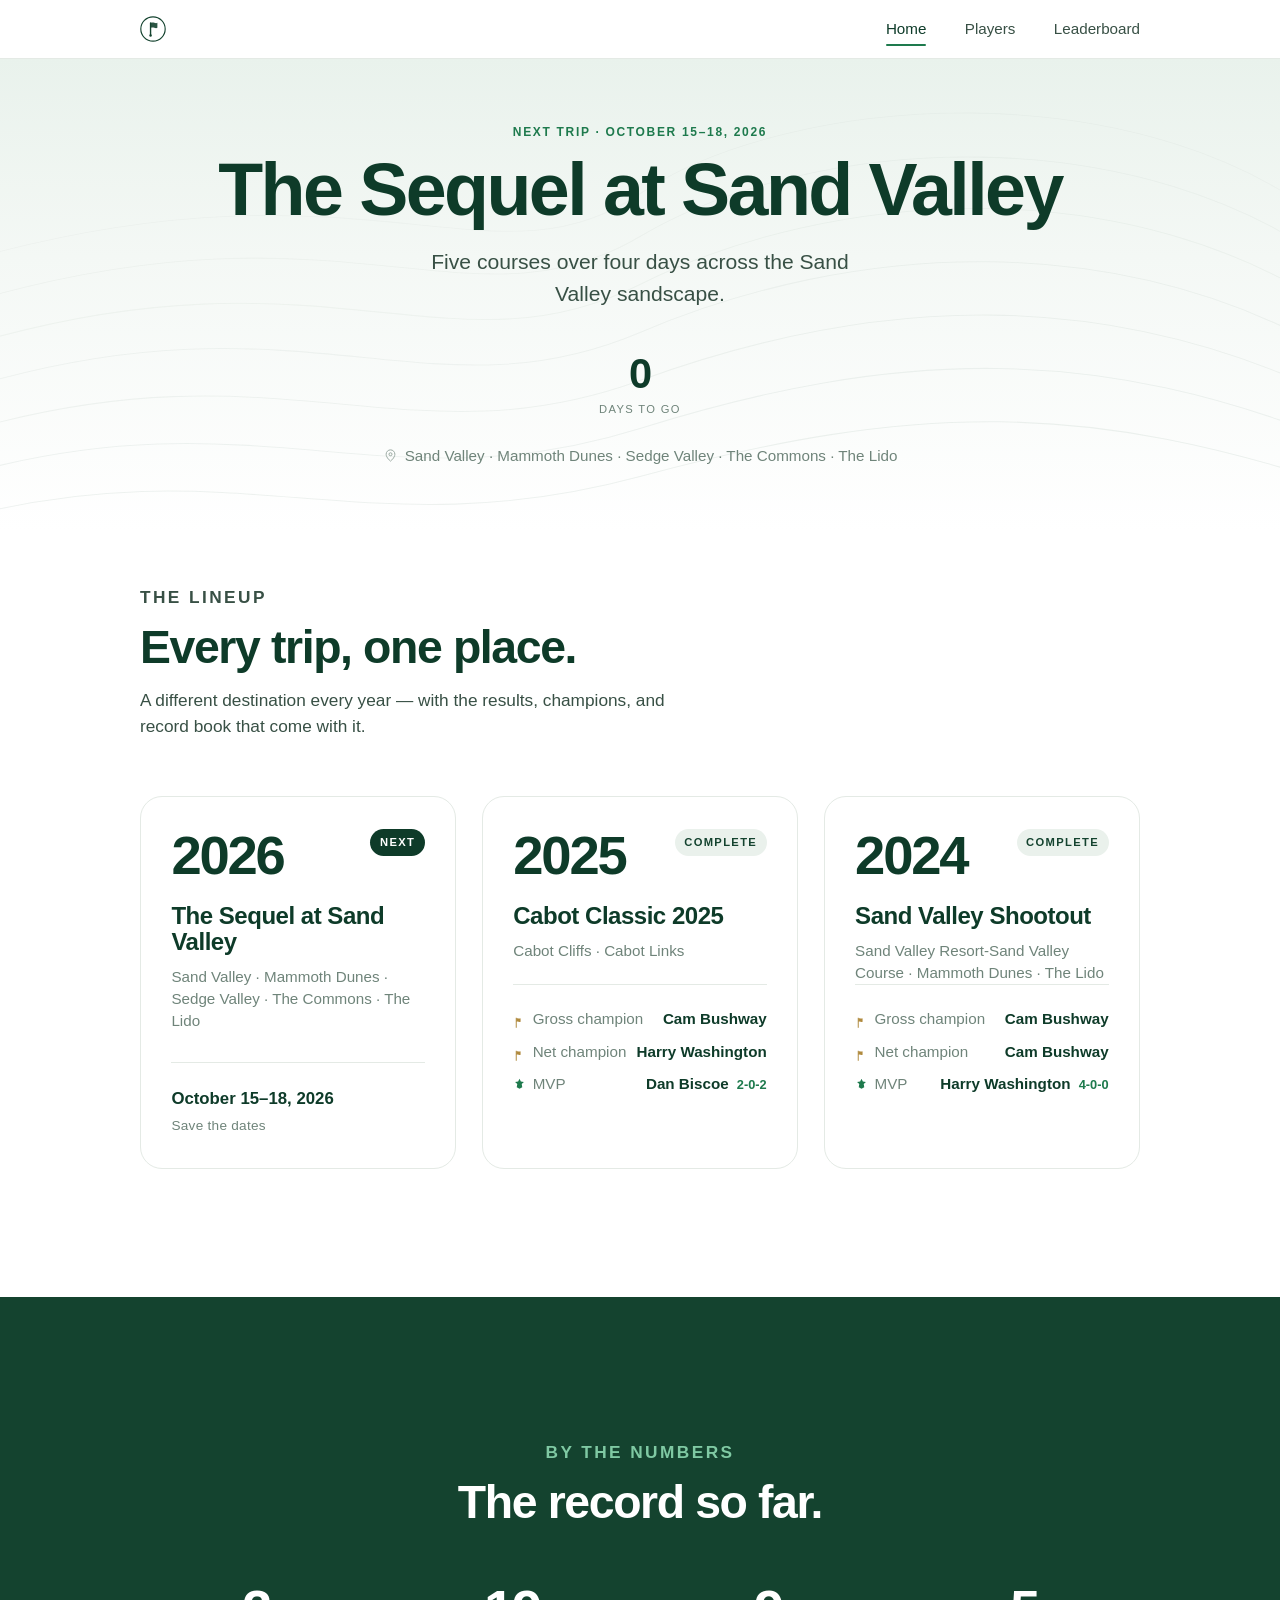
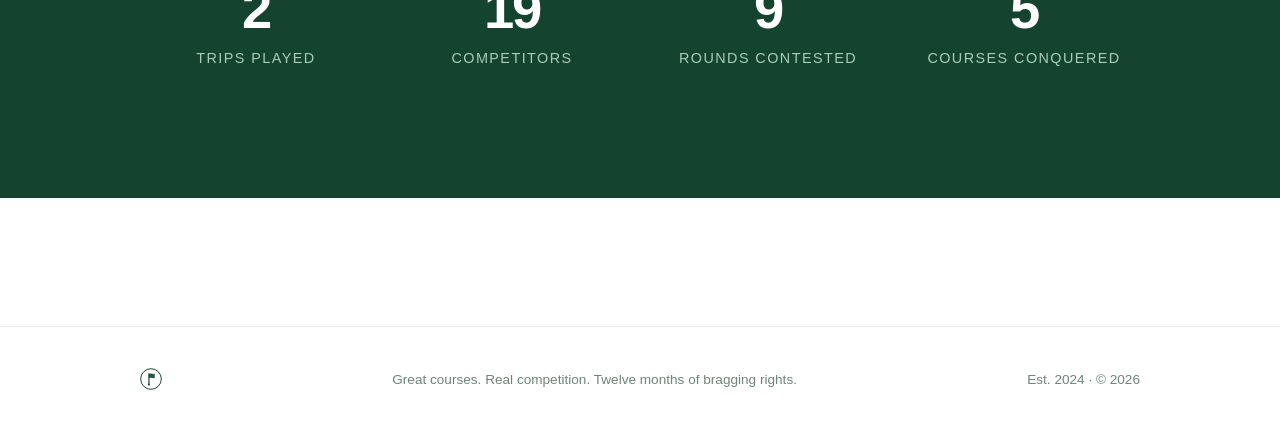
==== commit cf07db59: "Rename index-9.html to index.html" ====
--- a/index.html
+++ b/index.html
@@ -67,6 +67,7 @@
 a { color: inherit; text-decoration: none; }
 
 .wrap { max-width: var(--maxw); margin: 0 auto; padding-inline: var(--pad); }
+.wrap-wide { max-width: 1220px; margin: 0 auto; padding-inline: var(--pad); }
 
 .eyebrow {
   font-size: 0.75rem; font-weight: 600; letter-spacing: 0.14em;
@@ -103,26 +104,29 @@
 }
 
 /* ---- Hero ---- */
-.hero { position: relative; overflow: hidden; background: var(--bg); }
+.hero { position: relative; overflow: hidden; background: linear-gradient(180deg, #e9f2ec 0%, #f4f8f5 42%, #ffffff 100%); }
 .hero-contours {
   position: absolute; inset: 0; width: 100%; height: 100%;
-  pointer-events: none; opacity: 0.5;
+  pointer-events: none; opacity: 0.65;
 }
 .hero-inner {
   position: relative; z-index: 1;
   max-width: var(--maxw); margin: 0 auto; padding-inline: var(--pad);
-  padding-block: clamp(4.5rem, 13vw, 9rem);
+  padding-block: clamp(2.25rem, 5vw, 4rem);
   text-align: center;
 }
 .hero h1 {
-  font-size: clamp(2.7rem, 7.5vw, 5.4rem);
+  font-size: clamp(2.4rem, 6.4vw, 4.6rem);
   letter-spacing: -0.035em; line-height: 0.98;
-  color: var(--ink); margin-top: 0.9rem;
+  color: var(--ink); margin-top: 0.8rem;
 }
 .hero .sub {
-  font-size: clamp(1.05rem, 2.2vw, 1.4rem); color: var(--ink-body);
-  max-width: 40ch; margin: 1.4rem auto 0; font-weight: 400;
-}
+  font-size: clamp(1.02rem, 2vw, 1.32rem); color: var(--ink-body);
+  max-width: 40ch; margin: 1.2rem auto 0; font-weight: 400;
+}
+/* Compact hero for interior pages (players, leaderboard) */
+.hero--compact .hero-inner { padding-block: clamp(2rem, 4vw, 3.25rem); }
+.hero--compact h1 { font-size: clamp(2.1rem, 5vw, 3.5rem); }
 .hero .meta {
   margin-top: 1.6rem; display: flex; flex-wrap: wrap; gap: 0.5rem 1.2rem;
   justify-content: center; color: var(--muted); font-size: 0.95rem; font-weight: 500;
@@ -147,6 +151,12 @@
 /* ---- Sections ---- */
 .section { padding-block: var(--sect); }
 .section.alt { background: var(--bg-alt); }
+.section.dark { background: var(--green); }
+.section.dark .eyebrow { color: #7fc9a3; }
+.section.dark h2 { color: #ffffff; }
+.section.dark .statband .n { color: #ffffff; }
+.section.dark .statband .l { color: #a9cdb8; }
+.section.pt-tight { padding-top: clamp(1.5rem, 3vw, 2.5rem); }
 .section-head { max-width: 60ch; margin-bottom: clamp(2.5rem, 5vw, 3.5rem); }
 .section-head.center { margin-inline: auto; text-align: center; }
 .section-head h2 { font-size: clamp(1.9rem, 4vw, 2.9rem); letter-spacing: -0.03em; margin-top: 0.7rem; }
@@ -184,6 +194,12 @@
 .trip-card .champ-row .k { color: var(--muted); font-weight: 500; display: inline-flex; align-items: center; gap: 0.4rem; }
 .trip-card .champ-row .v { color: var(--ink); font-weight: 600; }
 .trip-card .champ-row .flag { width: 13px; height: 13px; color: var(--gold); }
+.trip-card .champ-row .star { display: inline-flex; width: 13px; height: 13px; color: var(--green-brt); }
+.trip-card .champ-row .star svg { width: 13px; height: 13px; }
+.trip-card .champ-row .rec {
+  color: var(--green-brt); font-weight: 700; font-size: 0.8rem;
+  font-variant-numeric: tabular-nums; margin-left: 0.25rem;
+}
 .trip-card .when { margin-top: auto; padding-top: 1.4rem; border-top: 1px solid var(--line); color: var(--ink); font-weight: 600; font-size: 1.05rem; }
 .trip-card .when small { display: block; color: var(--muted); font-weight: 500; font-size: 0.85rem; margin-top: 0.2rem; letter-spacing: 0.02em; }
 
@@ -217,20 +233,21 @@
 
 /* ---- Leaderboard table ---- */
 .lb-scroll { overflow-x: auto; border: 1px solid var(--line); border-radius: var(--r-md); background: var(--white); }
-table.lb { width: 100%; border-collapse: collapse; font-variant-numeric: tabular-nums; min-width: 820px; }
+table.lb { width: 100%; border-collapse: collapse; font-variant-numeric: tabular-nums; min-width: 1040px; }
 table.lb thead th {
   position: sticky; top: 0; background: var(--white);
-  text-align: right; font-size: 0.74rem; font-weight: 600; color: var(--muted);
-  text-transform: uppercase; letter-spacing: 0.07em;
-  padding: 0.95rem 0.85rem; border-bottom: 1px solid var(--line-strong);
-  cursor: pointer; user-select: none; white-space: nowrap; transition: color 0.2s var(--ease);
-}
+  text-align: right; font-size: 0.72rem; font-weight: 600; color: var(--muted);
+  text-transform: uppercase; letter-spacing: 0.06em; line-height: 1.25;
+  padding: 0.9rem 0.7rem; border-bottom: 1px solid var(--line-strong);
+  cursor: pointer; user-select: none; vertical-align: bottom; transition: color 0.2s var(--ease);
+}
+table.lb thead th:not(.player-col) { max-width: 5.5rem; }
 table.lb thead th:hover { color: var(--ink); }
 table.lb thead th.player-col, table.lb tbody td.player-col { text-align: left; }
 table.lb thead th .arrow { opacity: 0; margin-left: 0.3rem; font-size: 0.7rem; }
 table.lb thead th.sorted .arrow { opacity: 1; color: var(--green-brt); }
 table.lb thead th.sorted { color: var(--ink); }
-table.lb tbody td { text-align: right; padding: 0.85rem 0.85rem; border-bottom: 1px solid var(--line); font-size: 0.98rem; color: var(--ink-body); white-space: nowrap; }
+table.lb tbody td { text-align: right; padding: 0.8rem 0.7rem; border-bottom: 1px solid var(--line); font-size: 0.96rem; color: var(--ink-body); white-space: nowrap; }
 table.lb tbody tr:last-child td { border-bottom: none; }
 table.lb tbody tr { transition: background 0.15s var(--ease); }
 table.lb tbody tr:hover { background: var(--bg-alt); }
@@ -241,6 +258,63 @@
 table.lb td.dim { color: var(--line-strong); }
 .lb-note { margin-top: 1rem; color: var(--muted); font-size: 0.85rem; }
 
+/* ---- Award icons ---- */
+.awards { display: inline-flex; align-items: center; gap: 0.3rem; margin-left: 0.45rem; vertical-align: middle; }
+.award { display: inline-flex; align-items: center; gap: 1px; }
+.award svg { width: 15px; height: 15px; display: block; }
+.award .cnt { font-size: 0.7rem; font-weight: 700; line-height: 1; }
+.award.trophy { color: var(--gold); }
+.award.mvp { color: var(--green-brt); }
+table.lb .awards { margin-left: 0.35rem; }
+.award-legend { display: inline-flex; flex-wrap: wrap; gap: 1.1rem; margin-top: 0.9rem; color: var(--muted); font-size: 0.82rem; }
+.award-legend .item { display: inline-flex; align-items: center; gap: 0.4rem; }
+.award-legend svg { width: 15px; height: 15px; }
+.award-legend .trophy { color: var(--gold); }
+.award-legend .mvp { color: var(--green-brt); }
+
+/* ---- Trip cards as links ---- */
+.trip-card--link { text-decoration: none; color: inherit; cursor: pointer; }
+.trip-card .tc-cta {
+  margin-top: 1.1rem; color: var(--green-brt); font-weight: 600; font-size: 0.92rem;
+  opacity: 0; transform: translateX(-4px); transition: opacity 0.3s var(--ease), transform 0.3s var(--ease);
+}
+.trip-card--link:hover .tc-cta { opacity: 1; transform: none; }
+
+/* ---- Trip detail page ---- */
+.back-link {
+  display: inline-flex; align-items: center; gap: 0.35rem; color: var(--green-brt);
+  font-weight: 600; font-size: 0.92rem; margin-bottom: 1rem;
+  transition: gap 0.25s var(--ease);
+}
+.back-link:hover { gap: 0.6rem; }
+.trip-hero .hero-inner { text-align: center; }
+.trip-hero .back-link { position: absolute; left: var(--pad); top: 1.1rem; margin: 0; }
+
+.trip-summary {
+  display: grid; grid-template-columns: repeat(auto-fit, minmax(180px, 1fr));
+  gap: 1rem; margin-bottom: 2rem;
+}
+.tsum-card { background: var(--white); border: 1px solid var(--line); border-radius: var(--r-md); padding: 1.1rem 1.25rem; }
+.tsum-label { font-size: 0.72rem; text-transform: uppercase; letter-spacing: 0.09em; color: var(--muted); font-weight: 600; }
+.tsum-value { font-size: 1.3rem; font-weight: 600; color: var(--ink); letter-spacing: -0.02em; margin-top: 0.35rem; }
+.tsum-sub { font-size: 0.82rem; color: var(--muted); margin-top: 0.3rem; font-variant-numeric: tabular-nums; }
+
+/* segmented control */
+.seg { display: inline-flex; background: var(--bg-alt); border: 1px solid var(--line); border-radius: 100px; padding: 3px; margin-bottom: 1.2rem; }
+.seg-btn {
+  border: 0; background: transparent; color: var(--ink-body); font: inherit; font-weight: 600;
+  font-size: 0.9rem; padding: 0.4rem 1.3rem; border-radius: 100px; cursor: pointer;
+  transition: background 0.2s var(--ease), color 0.2s var(--ease);
+}
+.seg-btn.on { background: var(--green); color: #fff; }
+
+table.trip-lb thead th .rc-course {
+  display: block; font-size: 0.6rem; font-weight: 500; color: var(--line-strong);
+  text-transform: none; letter-spacing: 0; margin-top: 2px; white-space: nowrap;
+}
+table.trip-lb td.tot { font-weight: 600; color: var(--ink); }
+table.trip-lb { min-width: 720px; }
+
 /* ---- Footer ---- */
 .footer { border-top: 1px solid var(--line); padding-block: 2.6rem; margin-top: var(--sect); }
 .footer-inner { max-width: var(--maxw); margin: 0 auto; padding-inline: var(--pad); display: flex; align-items: center; justify-content: space-between; gap: 1rem; flex-wrap: wrap; }
@@ -274,7 +348,7 @@
   <div id="footer"></div>
 
   <script>
-    window.__DATA = {"tournaments": [{"id": "sand-valley-shootout-2024", "name": "Sand Valley Shootout", "year": 2024, "date": "2024-05-04", "dateDisplay": "May 4, 2024", "courses": ["Sand Valley Resort-Sand Valley Course", "Mammoth Dunes", "The Lido"], "numRounds": 4, "players": [{"name": "Paul Akrouche", "handicap": 22.3, "role": "Player"}, {"name": "Todd Bushway", "handicap": 2.9, "role": "Player"}, {"name": "Derek Roschlein", "handicap": 9.1, "role": "Admin"}, {"name": "Conor O'Brien", "handicap": 12.2, "role": "Player"}, {"name": "Harry Washington", "handicap": 11.4, "role": "Owner"}, {"name": "Jason Weber", "handicap": 12.2, "role": "Player"}, {"name": "Edward Washington", "handicap": 13.3, "role": "Player"}, {"name": "Fred Akrouche", "handicap": 23.6, "role": "Player"}, {"name": "Devin Greaney", "handicap": 3.1, "role": "Player"}, {"name": "Tom Caruso", "handicap": 14.3, "role": "Player"}, {"name": "Cam Bushway", "handicap": 2.8, "role": "Player"}, {"name": "Joe Akrouche", "handicap": 11.8, "role": "Player"}], "leaderboard": {"gross": [{"player": "Cam Bushway", "rounds": ["+4", "-3", "+4", "+2"], "total": "+7"}, {"player": "Todd Bushway", "rounds": ["+6", "+2", "+3", "+3"], "total": "+14"}, {"player": "Devin Greaney", "rounds": ["+14", "+6", "+7", "+5"], "total": "+32"}, {"player": "Derek Roschlein", "rounds": ["+9", "+9", "+11", "+15"], "total": "+44"}, {"player": "Harry Washington", "rounds": ["+15", "+11", "+13", "+12"], "total": "+51"}, {"player": "Conor O'Brien", "rounds": ["+15", "+11", "+14", "+19"], "total": "+59"}, {"player": "Joe Akrouche", "rounds": ["+11", "+14", "+13", "+25"], "total": "+63"}, {"player": "Edward Washington", "rounds": ["+24", "+17", "+17", "+11"], "total": "+69"}, {"player": "Jason Weber", "rounds": ["+22", "+14", "+22", "+24"], "total": "+82"}, {"player": "Tom Caruso", "rounds": ["+24", "+16", "+23", "+24"], "total": "+87"}, {"player": "Paul Akrouche", "rounds": ["+30", "+27", "+25", "+17"], "total": "+99"}, {"player": "Fred Akrouche", "rounds": ["+36", "+28", "+37", "+18"], "total": "+119"}], "net": [{"player": "Cam Bushway", "rounds": ["+2", "-4", "+1", "+1"], "total": "E"}, {"player": "Todd Bushway", "rounds": ["+4", "+1", "E", "+2"], "total": "+7"}, {"player": "Harry Washington", "rounds": ["+4", "+2", "E", "+3"], "total": "+9"}, {"player": "Derek Roschlein", "rounds": ["E", "+2", "E", "+8"], "total": "+10"}, {"player": "Paul Akrouche", "rounds": ["+7", "+7", "-1", "-3"], "total": "+10"}, {"player": "Conor O'Brien", "rounds": ["+3", "+1", "E", "+9"], "total": "+13"}, {"player": "Edward Washington", "rounds": ["+11", "+6", "+2", "E"], "total": "+19"}, {"player": "Joe Akrouche", "rounds": ["-1", "+5", "-1", "+16"], "total": "+19"}, {"player": "Devin Greaney", "rounds": ["+11", "+5", "+3", "+4"], "total": "+23"}, {"player": "Fred Akrouche", "rounds": ["+12", "+7", "+10", "-3"], "total": "+26"}, {"player": "Tom Caruso", "rounds": ["+10", "+4", "+7", "+12"], "total": "+33"}, {"player": "Jason Weber", "rounds": ["+10", "+4", "+8", "+14"], "total": "+36"}]}, "ryderCup": {"teams": [{"team": "Team Todd", "total": "9.5", "players": [{"player": "Todd Bushway", "points_by_round": ["0", "1", "1", "0"]}, {"player": "Conor O'Brien", "points_by_round": ["1", "0", "0.5", "1"]}, {"player": "Edward Washington", "points_by_round": ["1", "0.5", "1", "1"]}, {"player": "Fred Akrouche", "points_by_round": ["0", "0.5", "0.5", "0.5"]}, {"player": "Harry Washington", "points_by_round": ["1", "1", "1", "1"]}, {"player": "Jason Weber", "points_by_round": ["1", "0", "1", "0"]}]}, {"team": "Team Cam", "total": "5.5", "players": [{"player": "Cam Bushway", "points_by_round": ["1", "1", "0", "1"]}, {"player": "Derek Roschlein", "points_by_round": ["0", "0.5", "0", "0"]}, {"player": "Devin Greaney", "points_by_round": ["0", "0", "0", "1"]}, {"player": "Joe Akrouche", "points_by_round": ["1", "1", "0.5", "0"]}, {"player": "Paul Akrouche", "points_by_round": ["0", "0.5", "0.5", "0.5"]}, {"player": "Tom Caruso", "points_by_round": ["0", "0", "0", "0"]}]}]}, "bestBall": null, "skins": null}, {"id": "cabot-classic-2025-2025", "name": "Cabot Classic 2025", "year": 2025, "date": "2025-10-02", "dateDisplay": "Oct 2, 2025", "courses": ["Cabot Cliffs", "Cabot Links"], "numRounds": 5, "players": [{"name": "Tim Watson", "handicap": 10.7, "role": "Player"}, {"name": "Joe Akrouche", "handicap": 12.1, "role": "Player"}, {"name": "Harry Washington", "handicap": 8.2, "role": "Owner"}, {"name": "Michael Edwards", "handicap": 15.2, "role": "Player"}, {"name": "Conor O'Brien", "handicap": 9.9, "role": "Player"}, {"name": "Derek Roschlein", "handicap": 8.2, "role": "Admin"}, {"name": "Fred Akrouche", "handicap": 20.8, "role": "Player"}, {"name": "Edward Washington", "handicap": 10.0, "role": "Player"}, {"name": "Cam Bushway", "handicap": 2.9, "role": "Player"}, {"name": "Tom Caruso", "handicap": 13.6, "role": "Player"}, {"name": "Dan Sullivan", "handicap": 17.5, "role": "Player"}, {"name": "John Berger", "handicap": 25.0, "role": "Player"}, {"name": "James O'Brien", "handicap": 17.5, "role": "Player"}, {"name": "Louis Massard", "handicap": 12.9, "role": "Player"}, {"name": "Todd Bushway", "handicap": 2.8, "role": "Player"}, {"name": "Dan Biscoe", "handicap": 5.4, "role": "Player"}], "leaderboard": {"gross": [{"player": "Cam Bushway", "rounds": ["+6", "+9", "+4", "+8", ""], "total": "+27"}, {"player": "Dan Biscoe", "rounds": ["+14", "+6", "+9", "+8", ""], "total": "+37"}, {"player": "Harry Washington", "rounds": ["+12", "+7", "+8", "+16", ""], "total": "+43"}, {"player": "Todd Bushway", "rounds": ["+14", "+8", "+15", "+13", ""], "total": "+50"}, {"player": "Derek Roschlein", "rounds": ["+13", "+7", "+15", "+16", ""], "total": "+51"}, {"player": "Tim Watson", "rounds": ["+19", "+8", "+12", "+18", ""], "total": "+57"}, {"player": "Conor O'Brien", "rounds": ["+15", "+19", "+18", "+13", ""], "total": "+65"}, {"player": "Joe Akrouche", "rounds": ["+19", "+19", "+18", "+14", ""], "total": "+70"}, {"player": "Edward Washington", "rounds": ["+25", "+18", "+16", "+19", ""], "total": "+78"}, {"player": "Michael Edwards", "rounds": ["+19", "+20", "+22", "+19", ""], "total": "+80"}, {"player": "Louis Massard", "rounds": ["+28", "+17", "+21", "+20", ""], "total": "+86"}, {"player": "Tom Caruso", "rounds": ["+22", "+22", "+17", "+25", ""], "total": "+86"}, {"player": "James O'Brien", "rounds": ["+24", "+22", "+26", "+26", ""], "total": "+98"}, {"player": "Dan Sullivan", "rounds": ["+26", "+29", "+22", "+22", ""], "total": "+99"}, {"player": "Fred Akrouche", "rounds": ["+34", "+28", "+31", "+29", ""], "total": "+122"}, {"player": "John Berger", "rounds": ["+27", "+30", "+39", "+36", ""], "total": "+132"}], "net": [{"player": "Harry Washington", "rounds": ["+3", "-2", "-1", "+7", ""], "total": "+7"}, {"player": "Tim Watson", "rounds": ["+8", "-4", "E", "+7", ""], "total": "+11"}, {"player": "Cam Bushway", "rounds": ["+2", "+6", "+1", "+4", ""], "total": "+13"}, {"player": "Dan Biscoe", "rounds": ["+8", "E", "+3", "+2", ""], "total": "+13"}, {"player": "Michael Edwards", "rounds": ["+3", "+3", "+5", "+3", ""], "total": "+14"}, {"player": "Derek Roschlein", "rounds": ["+4", "-2", "+6", "+7", ""], "total": "+15"}, {"player": "Joe Akrouche", "rounds": ["+6", "+6", "+5", "+1", ""], "total": "+18"}, {"player": "Conor O'Brien", "rounds": ["+4", "+8", "+7", "+2", ""], "total": "+21"}, {"player": "James O'Brien", "rounds": ["+6", "+3", "+7", "+8", ""], "total": "+24"}, {"player": "Dan Sullivan", "rounds": ["+8", "+10", "+3", "+4", ""], "total": "+25"}, {"player": "John Berger", "rounds": ["+1", "+3", "+12", "+10", ""], "total": "+26"}, {"player": "Tom Caruso", "rounds": ["+8", "+7", "+2", "+11", ""], "total": "+28"}, {"player": "Louis Massard", "rounds": ["+14", "+3", "+7", "+6", ""], "total": "+30"}, {"player": "Fred Akrouche", "rounds": ["+12", "+5", "+8", "+7", ""], "total": "+32"}, {"player": "Edward Washington", "rounds": ["+14", "+7", "+5", "+8", ""], "total": "+34"}, {"player": "Todd Bushway", "rounds": ["+10", "+5", "+12", "+9", ""], "total": "+36"}]}, "ryderCup": {"teams": [{"team": "Team Cam", "total": "11.5", "players": [{"player": "Cam Bushway", "points_by_round": ["1", "0", "1", "1", ""]}, {"player": "Harry Washington", "points_by_round": ["0", "1", "1", "0", ""]}, {"player": "Tom Caruso", "points_by_round": ["0", "1", "0.5", "0", ""]}, {"player": "Joe Akrouche", "points_by_round": ["0", "1", "1", "1", ""]}, {"player": "Conor O'Brien", "points_by_round": ["0", "1", "1", "1", ""]}, {"player": "Michael Edwards", "points_by_round": ["1", "0", "0", "0.5", ""]}, {"player": "John Berger", "points_by_round": ["1", "0.5", "0", "0", ""]}, {"player": "Tim Watson", "points_by_round": ["1", "0.5", "0.5", "1", ""]}]}, {"team": "Team Todd", "total": "8.5", "players": [{"player": "Todd Bushway", "points_by_round": ["1", "1", "0", "0", ""]}, {"player": "Dan Biscoe", "points_by_round": ["1", "0.5", "0.5", "1", ""]}, {"player": "Edward Washington", "points_by_round": ["0", "0", "1", "0", ""]}, {"player": "James O'Brien", "points_by_round": ["1", "1", "0", "0", ""]}, {"player": "Fred Akrouche", "points_by_round": ["0", "0", "0", "0", ""]}, {"player": "Derek Roschlein", "points_by_round": ["1", "0.5", "0", "1", ""]}, {"player": "Louis Massard", "points_by_round": ["0", "0", "1", "0.5", ""]}, {"player": "Dan Sullivan", "points_by_round": ["0", "0", "0.5", "1", ""]}]}]}, "bestBall": null, "skins": [{"player": "Cam Bushway", "rounds": ["8", "", "", "", ""], "total": "8"}, {"player": "Harry Washington", "rounds": ["6", "", "", "", ""], "total": "6"}, {"player": "Joe Akrouche", "rounds": ["4", "", "", "", ""], "total": "4"}]}], "upcoming": {"_comment": "Upcoming (not-yet-played) trips. Move a trip into tournaments.json once it has results.", "trips": [{"id": "sand-valley-2026", "name": "The Sequel at Sand Valley", "year": 2026, "date": "2026-10-15", "dateDisplay": "October 15\u201318, 2026", "courses": ["Sand Valley", "Mammoth Dunes", "Sedge Valley", "The Commons", "The Lido"], "upcoming": true}]}, "players": {"_comment": "Official crew records. ryderCup is the authoritative W-L-T (win=1, loss=0, tie=0.5). Players with no tournament appearances (e.g. new crew) can be listed here too.", "players": [{"name": "Harry Washington", "ryderCup": "6-2-0"}, {"name": "Conor O'Brien", "ryderCup": "5-3-0"}, {"name": "Joe Akrouche", "ryderCup": "5-3-0"}, {"name": "Cam Bushway", "ryderCup": "5-2-1"}, {"name": "Edward Washington", "ryderCup": "5-1-2"}, {"name": "Todd Bushway", "ryderCup": "4-4-0"}, {"name": "Derek Roschlein", "ryderCup": "2-4-2"}, {"name": "Louis Massard", "ryderCup": "2-2-0"}, {"name": "James O'Brien", "ryderCup": "2-2-0"}, {"name": "Jason Weber", "ryderCup": "2-2-0"}, {"name": "Dan Biscoe", "ryderCup": "2-0-2"}, {"name": "Tim Watson", "ryderCup": "2-0-2"}, {"name": "Dan Sullivan", "ryderCup": "2-0-2"}, {"name": "Devin Greaney", "ryderCup": "1-3-0"}, {"name": "John Berger", "ryderCup": "1-1-2"}, {"name": "Paul Akrouche", "ryderCup": "1-1-2"}, {"name": "Tom Caruso", "ryderCup": "0-7-1"}, {"name": "Fred Akrouche", "ryderCup": "0-6-2"}, {"name": "Michael Edwards", "ryderCup": "0-3-1"}, {"name": "Tyler Calos", "ryderCup": "0-0-0"}, {"name": "Mike McGrail", "ryderCup": "0-0-0"}]}};
+    window.__DATA = {"tournaments": [{"id": "sand-valley-shootout-2024", "name": "Sand Valley Shootout", "year": 2024, "date": "2024-05-04", "dateDisplay": "May 4, 2024", "courses": ["Sand Valley Resort-Sand Valley Course", "Mammoth Dunes", "The Lido"], "numRounds": 4, "players": [{"name": "Paul Akrouche", "handicap": 22.3, "role": "Player"}, {"name": "Todd Bushway", "handicap": 2.9, "role": "Player"}, {"name": "Derek Roschlein", "handicap": 9.1, "role": "Admin"}, {"name": "Conor O'Brien", "handicap": 12.2, "role": "Player"}, {"name": "Harry Washington", "handicap": 11.4, "role": "Owner"}, {"name": "Jason Weber", "handicap": 12.2, "role": "Player"}, {"name": "Edward Washington", "handicap": 13.3, "role": "Player"}, {"name": "Fred Akrouche", "handicap": 23.6, "role": "Player"}, {"name": "Devin Greaney", "handicap": 3.1, "role": "Player"}, {"name": "Tom Caruso", "handicap": 14.3, "role": "Player"}, {"name": "Cam Bushway", "handicap": 2.8, "role": "Player"}, {"name": "Joe Akrouche", "handicap": 11.8, "role": "Player"}], "leaderboard": {"gross": [{"player": "Cam Bushway", "rounds": ["+4", "-3", "+4", "+2"], "total": "+7"}, {"player": "Todd Bushway", "rounds": ["+6", "+2", "+3", "+3"], "total": "+14"}, {"player": "Devin Greaney", "rounds": ["+14", "+6", "+7", "+5"], "total": "+32"}, {"player": "Derek Roschlein", "rounds": ["+9", "+9", "+11", "+15"], "total": "+44"}, {"player": "Harry Washington", "rounds": ["+15", "+11", "+13", "+12"], "total": "+51"}, {"player": "Conor O'Brien", "rounds": ["+15", "+11", "+14", "+19"], "total": "+59"}, {"player": "Joe Akrouche", "rounds": ["+11", "+14", "+13", "+25"], "total": "+63"}, {"player": "Edward Washington", "rounds": ["+24", "+17", "+17", "+11"], "total": "+69"}, {"player": "Jason Weber", "rounds": ["+22", "+14", "+22", "+24"], "total": "+82"}, {"player": "Tom Caruso", "rounds": ["+24", "+16", "+23", "+24"], "total": "+87"}, {"player": "Paul Akrouche", "rounds": ["+30", "+27", "+25", "+17"], "total": "+99"}, {"player": "Fred Akrouche", "rounds": ["+36", "+28", "+37", "+18"], "total": "+119"}], "net": [{"player": "Cam Bushway", "rounds": ["+2", "-4", "+1", "+1"], "total": "E"}, {"player": "Todd Bushway", "rounds": ["+4", "+1", "E", "+2"], "total": "+7"}, {"player": "Harry Washington", "rounds": ["+4", "+2", "E", "+3"], "total": "+9"}, {"player": "Derek Roschlein", "rounds": ["E", "+2", "E", "+8"], "total": "+10"}, {"player": "Paul Akrouche", "rounds": ["+7", "+7", "-1", "-3"], "total": "+10"}, {"player": "Conor O'Brien", "rounds": ["+3", "+1", "E", "+9"], "total": "+13"}, {"player": "Edward Washington", "rounds": ["+11", "+6", "+2", "E"], "total": "+19"}, {"player": "Joe Akrouche", "rounds": ["-1", "+5", "-1", "+16"], "total": "+19"}, {"player": "Devin Greaney", "rounds": ["+11", "+5", "+3", "+4"], "total": "+23"}, {"player": "Fred Akrouche", "rounds": ["+12", "+7", "+10", "-3"], "total": "+26"}, {"player": "Tom Caruso", "rounds": ["+10", "+4", "+7", "+12"], "total": "+33"}, {"player": "Jason Weber", "rounds": ["+10", "+4", "+8", "+14"], "total": "+36"}]}, "ryderCup": {"teams": [{"team": "Team Todd", "total": "9.5", "players": [{"player": "Todd Bushway", "points_by_round": ["0", "1", "1", "0"]}, {"player": "Conor O'Brien", "points_by_round": ["1", "0", "0.5", "1"]}, {"player": "Edward Washington", "points_by_round": ["1", "0.5", "1", "1"]}, {"player": "Fred Akrouche", "points_by_round": ["0", "0.5", "0.5", "0.5"]}, {"player": "Harry Washington", "points_by_round": ["1", "1", "1", "1"]}, {"player": "Jason Weber", "points_by_round": ["1", "0", "1", "0"]}]}, {"team": "Team Cam", "total": "5.5", "players": [{"player": "Cam Bushway", "points_by_round": ["1", "1", "0", "1"]}, {"player": "Derek Roschlein", "points_by_round": ["0", "0.5", "0", "0"]}, {"player": "Devin Greaney", "points_by_round": ["0", "0", "0", "1"]}, {"player": "Joe Akrouche", "points_by_round": ["1", "1", "0.5", "0"]}, {"player": "Paul Akrouche", "points_by_round": ["0", "0.5", "0.5", "0.5"]}, {"player": "Tom Caruso", "points_by_round": ["0", "0", "0", "0"]}]}]}, "bestBall": null, "skins": null, "roundsActual": [{"course": "Sand Valley Resort-Sand Valley Course", "par": 72, "scores": {"Derek Roschlein": 81, "Tom Caruso": 96, "Conor O'Brien": 87, "Jason Weber": 94, "Devin Greaney": 86, "Paul Akrouche": 102, "Harry Washington": 87, "Edward Washington": 96, "Joe Akrouche": 83, "Cam Bushway": 76, "Fred Akrouche": 108, "Todd Bushway": 78}, "scoresNet": {"Cam Bushway": 74, "Todd Bushway": 76, "Harry Washington": 76, "Derek Roschlein": 72, "Paul Akrouche": 79, "Conor O'Brien": 75, "Edward Washington": 83, "Joe Akrouche": 71, "Devin Greaney": 83, "Fred Akrouche": 84, "Tom Caruso": 82, "Jason Weber": 82}}, {"course": "Mammoth Dunes", "par": 73, "scores": {"Todd Bushway": 75, "Harry Washington": 84, "Tom Caruso": 89, "Devin Greaney": 79, "Conor O'Brien": 84, "Jason Weber": 87, "Cam Bushway": 70, "Joe Akrouche": 87, "Fred Akrouche": 101, "Edward Washington": 90, "Paul Akrouche": 100, "Derek Roschlein": 82}, "scoresNet": {"Cam Bushway": 69, "Todd Bushway": 74, "Harry Washington": 75, "Derek Roschlein": 75, "Paul Akrouche": 80, "Conor O'Brien": 74, "Edward Washington": 79, "Joe Akrouche": 78, "Devin Greaney": 78, "Fred Akrouche": 80, "Tom Caruso": 77, "Jason Weber": 77}}, {"course": "The Lido", "par": 72, "scores": {"Harry Washington": 85, "Todd Bushway": 75, "Derek Roschlein": 83, "Cam Bushway": 76, "Edward Washington": 89, "Jason Weber": 94, "Tom Caruso": 95, "Devin Greaney": 79, "Conor O'Brien": 86, "Fred Akrouche": 109, "Joe Akrouche": 85, "Paul Akrouche": 97}, "scoresNet": {"Cam Bushway": 73, "Todd Bushway": 72, "Harry Washington": 72, "Derek Roschlein": 72, "Paul Akrouche": 71, "Conor O'Brien": 72, "Edward Washington": 74, "Joe Akrouche": 71, "Devin Greaney": 75, "Fred Akrouche": 82, "Tom Caruso": 79, "Jason Weber": 80}}, {"course": "Mammoth Dunes", "par": 73, "scores": {"Harry Washington": 85, "Fred Akrouche": 91, "Joe Akrouche": 98, "Paul Akrouche": 90, "Edward Washington": 84, "Jason Weber": 97, "Derek Roschlein": 88, "Devin Greaney": 78, "Conor O'Brien": 92, "Todd Bushway": 76, "Cam Bushway": 75, "Tom Caruso": 97}, "scoresNet": {"Cam Bushway": 74, "Todd Bushway": 75, "Harry Washington": 76, "Derek Roschlein": 81, "Paul Akrouche": 70, "Conor O'Brien": 82, "Edward Washington": 73, "Joe Akrouche": 89, "Devin Greaney": 77, "Fred Akrouche": 70, "Tom Caruso": 85, "Jason Weber": 87}}]}, {"id": "cabot-classic-2025-2025", "name": "Cabot Classic 2025", "year": 2025, "date": "2025-10-02", "dateDisplay": "Oct 2, 2025", "courses": ["Cabot Cliffs", "Cabot Links"], "numRounds": 5, "players": [{"name": "Tim Watson", "handicap": 10.7, "role": "Player"}, {"name": "Joe Akrouche", "handicap": 12.1, "role": "Player"}, {"name": "Harry Washington", "handicap": 8.2, "role": "Owner"}, {"name": "Michael Edwards", "handicap": 15.2, "role": "Player"}, {"name": "Conor O'Brien", "handicap": 9.9, "role": "Player"}, {"name": "Derek Roschlein", "handicap": 8.2, "role": "Admin"}, {"name": "Fred Akrouche", "handicap": 20.8, "role": "Player"}, {"name": "Edward Washington", "handicap": 10.0, "role": "Player"}, {"name": "Cam Bushway", "handicap": 2.9, "role": "Player"}, {"name": "Tom Caruso", "handicap": 13.6, "role": "Player"}, {"name": "Dan Sullivan", "handicap": 17.5, "role": "Player"}, {"name": "John Berger", "handicap": 25.0, "role": "Player"}, {"name": "James O'Brien", "handicap": 17.5, "role": "Player"}, {"name": "Louis Massard", "handicap": 12.9, "role": "Player"}, {"name": "Todd Bushway", "handicap": 2.8, "role": "Player"}, {"name": "Dan Biscoe", "handicap": 5.4, "role": "Player"}], "leaderboard": {"gross": [{"player": "Cam Bushway", "rounds": ["+6", "+9", "+4", "+8", ""], "total": "+27"}, {"player": "Dan Biscoe", "rounds": ["+14", "+6", "+9", "+8", ""], "total": "+37"}, {"player": "Harry Washington", "rounds": ["+12", "+7", "+8", "+16", ""], "total": "+43"}, {"player": "Todd Bushway", "rounds": ["+14", "+8", "+15", "+13", ""], "total": "+50"}, {"player": "Derek Roschlein", "rounds": ["+13", "+7", "+15", "+16", ""], "total": "+51"}, {"player": "Tim Watson", "rounds": ["+19", "+8", "+12", "+18", ""], "total": "+57"}, {"player": "Conor O'Brien", "rounds": ["+15", "+19", "+18", "+13", ""], "total": "+65"}, {"player": "Joe Akrouche", "rounds": ["+19", "+19", "+18", "+14", ""], "total": "+70"}, {"player": "Edward Washington", "rounds": ["+25", "+18", "+16", "+19", ""], "total": "+78"}, {"player": "Michael Edwards", "rounds": ["+19", "+20", "+22", "+19", ""], "total": "+80"}, {"player": "Louis Massard", "rounds": ["+28", "+17", "+21", "+20", ""], "total": "+86"}, {"player": "Tom Caruso", "rounds": ["+22", "+22", "+17", "+25", ""], "total": "+86"}, {"player": "James O'Brien", "rounds": ["+24", "+22", "+26", "+26", ""], "total": "+98"}, {"player": "Dan Sullivan", "rounds": ["+26", "+29", "+22", "+22", ""], "total": "+99"}, {"player": "Fred Akrouche", "rounds": ["+34", "+28", "+31", "+29", ""], "total": "+122"}, {"player": "John Berger", "rounds": ["+27", "+30", "+39", "+36", ""], "total": "+132"}], "net": [{"player": "Harry Washington", "rounds": ["+3", "-2", "-1", "+7", ""], "total": "+7"}, {"player": "Tim Watson", "rounds": ["+8", "-4", "E", "+7", ""], "total": "+11"}, {"player": "Cam Bushway", "rounds": ["+2", "+6", "+1", "+4", ""], "total": "+13"}, {"player": "Dan Biscoe", "rounds": ["+8", "E", "+3", "+2", ""], "total": "+13"}, {"player": "Michael Edwards", "rounds": ["+3", "+3", "+5", "+3", ""], "total": "+14"}, {"player": "Derek Roschlein", "rounds": ["+4", "-2", "+6", "+7", ""], "total": "+15"}, {"player": "Joe Akrouche", "rounds": ["+6", "+6", "+5", "+1", ""], "total": "+18"}, {"player": "Conor O'Brien", "rounds": ["+4", "+8", "+7", "+2", ""], "total": "+21"}, {"player": "James O'Brien", "rounds": ["+6", "+3", "+7", "+8", ""], "total": "+24"}, {"player": "Dan Sullivan", "rounds": ["+8", "+10", "+3", "+4", ""], "total": "+25"}, {"player": "John Berger", "rounds": ["+1", "+3", "+12", "+10", ""], "total": "+26"}, {"player": "Tom Caruso", "rounds": ["+8", "+7", "+2", "+11", ""], "total": "+28"}, {"player": "Louis Massard", "rounds": ["+14", "+3", "+7", "+6", ""], "total": "+30"}, {"player": "Fred Akrouche", "rounds": ["+12", "+5", "+8", "+7", ""], "total": "+32"}, {"player": "Edward Washington", "rounds": ["+14", "+7", "+5", "+8", ""], "total": "+34"}, {"player": "Todd Bushway", "rounds": ["+10", "+5", "+12", "+9", ""], "total": "+36"}]}, "ryderCup": {"teams": [{"team": "Team Cam", "total": "11.5", "players": [{"player": "Cam Bushway", "points_by_round": ["1", "0", "1", "1", ""]}, {"player": "Harry Washington", "points_by_round": ["0", "1", "1", "0", ""]}, {"player": "Tom Caruso", "points_by_round": ["0", "1", "0.5", "0", ""]}, {"player": "Joe Akrouche", "points_by_round": ["0", "1", "1", "1", ""]}, {"player": "Conor O'Brien", "points_by_round": ["0", "1", "1", "1", ""]}, {"player": "Michael Edwards", "points_by_round": ["1", "0", "0", "0.5", ""]}, {"player": "John Berger", "points_by_round": ["1", "0.5", "0", "0", ""]}, {"player": "Tim Watson", "points_by_round": ["1", "0.5", "0.5", "1", ""]}]}, {"team": "Team Todd", "total": "8.5", "players": [{"player": "Todd Bushway", "points_by_round": ["1", "1", "0", "0", ""]}, {"player": "Dan Biscoe", "points_by_round": ["1", "0.5", "0.5", "1", ""]}, {"player": "Edward Washington", "points_by_round": ["0", "0", "1", "0", ""]}, {"player": "James O'Brien", "points_by_round": ["1", "1", "0", "0", ""]}, {"player": "Fred Akrouche", "points_by_round": ["0", "0", "0", "0", ""]}, {"player": "Derek Roschlein", "points_by_round": ["1", "0.5", "0", "1", ""]}, {"player": "Louis Massard", "points_by_round": ["0", "0", "1", "0.5", ""]}, {"player": "Dan Sullivan", "points_by_round": ["0", "0", "0.5", "1", ""]}]}]}, "bestBall": null, "skins": [{"player": "Cam Bushway", "rounds": ["8", "", "", "", ""], "total": "8"}, {"player": "Harry Washington", "rounds": ["6", "", "", "", ""], "total": "6"}, {"player": "Joe Akrouche", "rounds": ["4", "", "", "", ""], "total": "4"}], "roundsActual": [{"course": "Cabot Links", "par": 70, "scores": {"Tim Watson": 89, "John Berger": 97, "Louis Massard": 98, "Fred Akrouche": 104, "Dan Biscoe": 84, "Derek Roschlein": 83, "Harry Washington": 82, "Conor O'Brien": 85, "Dan Sullivan": 96, "Edward Washington": 95, "Cam Bushway": 76, "Michael Edwards": 89, "Todd Bushway": 84, "James O'Brien": 94, "Tom Caruso": 92, "Joe Akrouche": 89}, "scoresNet": {"Harry Washington": 73, "Tim Watson": 78, "Cam Bushway": 72, "Dan Biscoe": 78, "Michael Edwards": 73, "Derek Roschlein": 74, "Joe Akrouche": 76, "Conor O'Brien": 74, "James O'Brien": 76, "Dan Sullivan": 78, "John Berger": 71, "Tom Caruso": 78, "Louis Massard": 84, "Fred Akrouche": 82, "Edward Washington": 84, "Todd Bushway": 80}}, {"course": "Cabot Cliffs", "par": 72, "scores": {"Harry Washington": 79, "Conor O'Brien": 91, "Louis Massard": 89, "Fred Akrouche": 100, "John Berger": 102, "Tim Watson": 80, "Derek Roschlein": 79, "Dan Biscoe": 78, "Cam Bushway": 81, "Michael Edwards": 92, "James O'Brien": 94, "Todd Bushway": 80, "Joe Akrouche": 91, "Tom Caruso": 94, "Edward Washington": 90, "Dan Sullivan": 101}, "scoresNet": {"Harry Washington": 70, "Tim Watson": 68, "Cam Bushway": 78, "Dan Biscoe": 72, "Michael Edwards": 75, "Derek Roschlein": 70, "Joe Akrouche": 78, "Conor O'Brien": 80, "James O'Brien": 75, "Dan Sullivan": 82, "John Berger": 75, "Tom Caruso": 79, "Louis Massard": 75, "Fred Akrouche": 77, "Edward Washington": 79, "Todd Bushway": 77}}, {"course": "Cabot Cliffs", "par": 72, "scores": {"Derek Roschlein": 87, "James O'Brien": 98, "Harry Washington": 80, "Joe Akrouche": 90, "Dan Biscoe": 81, "Dan Sullivan": 94, "Tim Watson": 84, "Tom Caruso": 89, "Edward Washington": 88, "John Berger": 111, "Louis Massard": 93, "Michael Edwards": 94, "Todd Bushway": 87, "Conor O'Brien": 90, "Fred Akrouche": 103, "Cam Bushway": 76}, "scoresNet": {"Harry Washington": 71, "Tim Watson": 72, "Cam Bushway": 73, "Dan Biscoe": 75, "Michael Edwards": 77, "Derek Roschlein": 78, "Joe Akrouche": 77, "Conor O'Brien": 79, "James O'Brien": 79, "Dan Sullivan": 75, "John Berger": 84, "Tom Caruso": 74, "Louis Massard": 79, "Fred Akrouche": 80, "Edward Washington": 77, "Todd Bushway": 84}}, {"course": "Cabot Links", "par": 70, "scores": {"Joe Akrouche": 84, "Fred Akrouche": 99, "Conor O'Brien": 83, "James O'Brien": 96, "Todd Bushway": 83, "Derek Roschlein": 86, "Harry Washington": 86, "Cam Bushway": 78, "John Berger": 106, "Dan Sullivan": 92, "Louis Massard": 90, "Michael Edwards": 89, "Tim Watson": 88, "Edward Washington": 89, "Tom Caruso": 95, "Dan Biscoe": 78}, "scoresNet": {"Harry Washington": 77, "Tim Watson": 77, "Cam Bushway": 74, "Dan Biscoe": 72, "Michael Edwards": 73, "Derek Roschlein": 77, "Joe Akrouche": 71, "Conor O'Brien": 72, "James O'Brien": 78, "Dan Sullivan": 74, "John Berger": 80, "Tom Caruso": 81, "Louis Massard": 76, "Fred Akrouche": 77, "Edward Washington": 78, "Todd Bushway": 79}}]}], "upcoming": {"_comment": "Upcoming (not-yet-played) trips. Move a trip into tournaments.json once it has results.", "trips": [{"id": "sand-valley-2026", "name": "The Sequel at Sand Valley", "year": 2026, "date": "2026-10-15", "dateDisplay": "October 15\u201318, 2026", "courses": ["Sand Valley", "Mammoth Dunes", "Sedge Valley", "The Commons", "The Lido"], "upcoming": true}]}, "players": {"_comment": "Official crew records. ryderCup is W-L-T (win=1, loss=0, tie=0.5). trophies = number of trip trophies, mvp = number of MVP awards. Players with no tournament appearances can be listed here too.", "players": [{"name": "Harry Washington", "ryderCup": "6-2-0", "trophies": 1, "mvp": 1}, {"name": "Conor O'Brien", "ryderCup": "5-3-0", "trophies": 1}, {"name": "Joe Akrouche", "ryderCup": "5-3-0"}, {"name": "Cam Bushway", "ryderCup": "5-2-1"}, {"name": "Edward Washington", "ryderCup": "5-1-2", "trophies": 2}, {"name": "Todd Bushway", "ryderCup": "4-4-0", "trophies": 2}, {"name": "Derek Roschlein", "ryderCup": "2-4-2", "trophies": 1}, {"name": "Louis Massard", "ryderCup": "2-2-0", "trophies": 1}, {"name": "James O'Brien", "ryderCup": "2-2-0", "trophies": 1}, {"name": "Jason Weber", "ryderCup": "2-2-0", "trophies": 1}, {"name": "Dan Biscoe", "ryderCup": "2-0-2", "trophies": 1, "mvp": 1}, {"name": "Tim Watson", "ryderCup": "2-0-2"}, {"name": "Dan Sullivan", "ryderCup": "2-0-2", "trophies": 1}, {"name": "Devin Greaney", "ryderCup": "1-3-0"}, {"name": "John Berger", "ryderCup": "1-1-2"}, {"name": "Paul Akrouche", "ryderCup": "1-1-2"}, {"name": "Tom Caruso", "ryderCup": "0-7-1"}, {"name": "Fred Akrouche", "ryderCup": "0-6-2", "trophies": 2}, {"name": "Michael Edwards", "ryderCup": "0-3-1"}, {"name": "Tyler Calos", "ryderCup": "0-0-0"}, {"name": "Mike McGrail", "ryderCup": "0-0-0"}]}, "tripMvps": {"_comment": "MVP for each trip, keyed by year. The record shown on the card is that player's Ryder Cup W-L-T for that trip (computed automatically).", "byYear": {"2024": "Harry Washington", "2025": "Dan Biscoe"}}};
   </script>
   <script>
 /* =========================================================================
@@ -297,7 +371,79 @@
     tournaments: (window.__DATA.tournaments || []).slice().sort((a, b) => (a.date || "").localeCompare(b.date || "")),
     upcoming: (window.__DATA.upcoming.trips || []).slice().sort((a, b) => (a.date || "").localeCompare(b.date || "")),
     playersMeta: window.__DATA.players.players || [],
+    tripMvps: (window.__DATA.tripMvps && window.__DATA.tripMvps.byYear) || {},
   };
+}
+
+// A player's Ryder Cup W-L-T for a single tournament (win=1, tie=0.5, loss=0).
+function ryderRecordForTrip(t, name) {
+  if (!t || !t.ryderCup) return null;
+  for (const team of t.ryderCup.teams) {
+    for (const pl of (team.players || [])) {
+      if (pl.player === name) {
+        let w = 0, l = 0, tie = 0;
+        for (const x of (pl.points_by_round || [])) {
+          const v = parseFloat(x);
+          if (Number.isNaN(v)) continue;
+          if (v === 1) w++;
+          else if (v === 0) l++;
+          else tie++;
+        }
+        return `${w}-${l}-${tie}`;
+      }
+    }
+  }
+  return null;
+}
+
+// Ryder Cup team point totals + winner for a tournament.
+function ryderSummary(t) {
+  if (!t || !t.ryderCup) return null;
+  const teams = t.ryderCup.teams.map((team) => {
+    let pts = 0;
+    for (const pl of (team.players || []))
+      for (const x of (pl.points_by_round || [])) {
+        const v = parseFloat(x);
+        if (!Number.isNaN(v)) pts += v;
+      }
+    return { name: team.team, points: pts };
+  });
+  const sorted = [...teams].sort((a, b) => b.points - a.points);
+  const tie = sorted.length > 1 && sorted[0].points === sorted[1].points;
+  return { teams, winner: tie ? null : sorted[0].name, tie };
+}
+
+// Shorten a course name for compact column headers.
+function shortCourse(c) {
+  if (!c) return "";
+  c = c.split("-").pop();
+  return c.replace(/ Course$/i, "").replace(/ Resort$/i, "").trim();
+}
+
+// Build per-player rows for a single trip: round-by-round actual strokes
+// (gross + net), totals, to-par, and Ryder record.
+function tripDetail(t) {
+  const rounds = t.roundsActual || [];
+  const pars = rounds.map((r) => r.par);
+  const parTotal = pars.reduce((a, b) => a + (b || 0), 0);
+  const names = new Set();
+  rounds.forEach((r) => Object.keys(r.scores || {}).forEach((n) => names.add(n)));
+  const rows = [];
+  for (const name of names) {
+    const gross = rounds.map((r) => (r.scores && r.scores[name] != null ? r.scores[name] : null));
+    const net = rounds.map((r) => (r.scoresNet && r.scoresNet[name] != null ? r.scoresNet[name] : null));
+    const sum = (arr) => arr.filter((x) => x != null).reduce((a, b) => a + b, 0);
+    const gTotal = gross.some((x) => x != null) ? sum(gross) : null;
+    const nTotal = net.some((x) => x != null) ? sum(net) : null;
+    rows.push({
+      name, gross, net,
+      grossTotal: gTotal, netTotal: nTotal,
+      grossToPar: gTotal == null ? null : gTotal - parTotal,
+      netToPar: nTotal == null ? null : nTotal - parTotal,
+      ryder: ryderRecordForTrip(t, name),
+    });
+  }
+  return { rows, rounds, pars, parTotal };
 }
 
 /* ---- Score parsing --------------------------------------------------- */
@@ -365,20 +511,40 @@
       players.set(name, {
         name,
         trips: 0,
-        grossWins: 0, netWins: 0,
-        bestGross: null, bestNet: null,
+        grossWins: 0, netWins: 0,                 // overall (whole-trip) wins
+        grossRoundWins: 0, netRoundWins: 0,        // individual round wins
+        bestGross: null, bestNet: null,            // best (lowest) trip total to par
         grossTotals: [], netTotals: [],
+        grossRoundScores: [], netRoundScores: [],   // actual strokes per counted round
         lastHandicap: null,
         ryder: parseRyder(null),
+        trophies: 0, mvp: 0,
       });
     }
     return players.get(name);
   };
 
+  // Count individual round wins for one competition (gross or net).
+  // For each round, the lowest score wins; ties each get a full win.
+  const tallyRoundWins = (entries, field) => {
+    if (!entries || !entries.length) return;
+    const numRounds = Math.max(...entries.map((e) => (e.rounds || []).length), 0);
+    for (let r = 0; r < numRounds; r++) {
+      const scores = entries
+        .map((e) => ({ player: e.player, s: parseScore((e.rounds || [])[r]) }))
+        .filter((x) => x.s !== null);
+      if (scores.length < 2) continue; // need a real field to "win" a round
+      const min = Math.min(...scores.map((x) => x.s));
+      for (const x of scores) if (x.s === min) ensure(x.player)[field]++;
+    }
+  };
+
   // Seed from meta (captures crew with 0 trips + authoritative Ryder records)
   for (const m of playersMeta) {
     const p = ensure(m.name);
     if (m.ryderCup) p.ryder = parseRyder(m.ryderCup);
+    if (m.trophies) p.trophies = m.trophies;
+    if (m.mvp) p.mvp = m.mvp;
   }
 
   for (const t of tournaments) {
@@ -396,21 +562,39 @@
     for (const [name, info] of grossRank) {
       const p = ensure(name);
       p.grossTotals.push(info.score);
-      p.bestGross = p.bestGross === null ? info.rank : Math.min(p.bestGross, info.rank);
+      p.bestGross = p.bestGross === null ? info.score : Math.min(p.bestGross, info.score);
       if (info.rank === 1) p.grossWins++;
     }
     for (const [name, info] of netRank) {
       const p = ensure(name);
       p.netTotals.push(info.score);
-      p.bestNet = p.bestNet === null ? info.rank : Math.min(p.bestNet, info.rank);
+      p.bestNet = p.bestNet === null ? info.score : Math.min(p.bestNet, info.score);
       if (info.rank === 1) p.netWins++;
     }
+
+    // Individual round wins (gross from gross board, net from net board)
+    tallyRoundWins(t.leaderboard.gross, "grossRoundWins");
+    tallyRoundWins(t.leaderboard.net, "netRoundWins");
+
+    // Actual round scores (practice rounds already excluded by parser)
+    for (const rd of (t.roundsActual || [])) {
+      for (const [name, strokes] of Object.entries(rd.scores || {})) {
+        ensure(name).grossRoundScores.push(strokes);
+      }
+      for (const [name, strokes] of Object.entries(rd.scoresNet || {})) {
+        ensure(name).netRoundScores.push(strokes);
+      }
+    }
   }
 
+  const mean = (a) => (a.length ? a.reduce((x, y) => x + y, 0) / a.length : null);
   const rows = [...players.values()].map((p) => ({
     ...p,
-    avgGross: p.grossTotals.length ? p.grossTotals.reduce((a, b) => a + b, 0) / p.grossTotals.length : null,
-    avgNet: p.netTotals.length ? p.netTotals.reduce((a, b) => a + b, 0) / p.netTotals.length : null,
+    bestGrossRound: p.grossRoundScores.length ? Math.min(...p.grossRoundScores) : null,
+    bestNetRound: p.netRoundScores.length ? Math.min(...p.netRoundScores) : null,
+    avgGrossRound: mean(p.grossRoundScores),
+    avgNetRound: mean(p.netRoundScores),
+    roundsPlayed: p.grossRoundScores.length,
     rcPts: p.ryder.pts,
   }));
 
@@ -423,6 +607,24 @@
   const n = rankBoard(t.leaderboard.net || []);
   const winner = (map) => [...map.entries()].find(([, v]) => v.rank === 1)?.[0] || null;
   return { gross: winner(g), net: winner(n) };
+}
+
+/* ---- Award icons ----------------------------------------------------- */
+const ICON_TROPHY = `<svg viewBox="0 0 24 24" fill="currentColor" aria-hidden="true"><path d="M6 4h12v2h3v2a4 4 0 0 1-4 4h-.3A6 6 0 0 1 13 15.9V18h2.5a1 1 0 0 1 1 1v.5h-9V19a1 1 0 0 1 1-1H11v-2.1A6 6 0 0 1 7.3 12H7a4 4 0 0 1-4-4V6h3V4Zm0 4H5a2 2 0 0 0 2 2V8Zm12 0v2a2 2 0 0 0 2-2h-2ZM7 20.5h10V22H7v-1.5Z"/></svg>`;
+const ICON_MVP = `<svg viewBox="0 0 24 24" fill="currentColor" aria-hidden="true"><path d="M12 2.5l2.9 5.9 6.5.9-4.7 4.6 1.1 6.5L12 17.9 6.2 20.9l1.1-6.5L2.6 9.8l6.5-.9L12 2.5Z"/></svg>`;
+
+// Returns inline award icons (trophy + MVP) with counts for a player row.
+function awardIcons(p) {
+  if (!p) return "";
+  const parts = [];
+  const t = p.trophies || 0, m = p.mvp || 0;
+  if (t > 0) parts.push(
+    `<span class="award trophy" title="${t} trip ${t === 1 ? "trophy" : "trophies"}">${ICON_TROPHY}${t > 1 ? `<span class="cnt">${t}</span>` : ""}</span>`
+  );
+  if (m > 0) parts.push(
+    `<span class="award mvp" title="${m}\u00d7 MVP">${ICON_MVP}${m > 1 ? `<span class="cnt">${m}</span>` : ""}</span>`
+  );
+  return parts.length ? `<span class="awards">${parts.join("")}</span>` : "";
 }
 
 /* ---- Shared chrome: nav + footer ------------------------------------ */
@@ -500,6 +702,7 @@
   pin: `<svg viewBox="0 0 24 24" fill="none"><path d="M12 21s7-5.4 7-11a7 7 0 1 0-14 0c0 5.6 7 11 7 11Z" stroke="currentColor" stroke-width="1.6"/><circle cx="12" cy="10" r="2.4" stroke="currentColor" stroke-width="1.6"/></svg>`,
   cal: `<svg viewBox="0 0 24 24" fill="none"><rect x="3.5" y="5" width="17" height="16" rx="2.5" stroke="currentColor" stroke-width="1.6"/><path d="M3.5 9.5h17M8 3.5v3M16 3.5v3" stroke="currentColor" stroke-width="1.6" stroke-linecap="round"/></svg>`,
   flag: `<svg viewBox="0 0 24 24" fill="none"><path d="M6 21V4" stroke="currentColor" stroke-width="1.8" stroke-linecap="round"/><path d="M6 4.5c3-1.6 5 1 8-.2v6.4c-3 1.2-5-1.4-8 .2" fill="currentColor"/></svg>`,
+  star: `<svg viewBox="0 0 24 24" fill="currentColor"><path d="M12 3l2.5 5.2 5.7.8-4.1 4 1 5.7L12 21.9 6.9 18.7l1-5.7-4.1-4 5.7-.8z"/></svg>`,
 };
 
 const CONTOURS = `<svg class="hero-contours" viewBox="0 0 1200 520" preserveAspectRatio="xMidYMid slice" xmlns="http://www.w3.org/2000/svg" aria-hidden="true">
@@ -546,7 +749,7 @@
   </section>`;
 }
 
-function tripCard(trip, champs) {
+function tripCard(trip, champs, mvp) {
   if (trip.upcoming) {
     return `<article class="trip-card reveal">
       <div class="tc-head">
@@ -559,10 +762,15 @@
     </article>`;
   }
   const champRow = (label, name) => `<div class="champ-row">
-    <span class="k">${ICON.flag && `<span class="flag">${ICON.flag}</span>`}${label}</span>
+    <span class="k"><span class="flag">${ICON.flag}</span>${label}</span>
     <span class="v">${name || "\u2014"}</span>
   </div>`;
-  return `<article class="trip-card reveal">
+  const mvpRow = mvp && mvp.name ? `<div class="champ-row">
+    <span class="k"><span class="star">${ICON.star}</span>MVP</span>
+    <span class="v">${mvp.name}${mvp.record ? ` <small class="rec">${mvp.record}</small>` : ""}</span>
+  </div>` : "";
+  const href = (typeof window !== "undefined" && window.__DATA) ? `#trip/${trip.year}` : `trip.html?year=${trip.year}`;
+  return `<a class="trip-card trip-card--link reveal" href="${href}">
     <div class="tc-head">
       <div class="year">${trip.year}</div>
       <div class="status done">Complete</div>
@@ -572,8 +780,10 @@
     <div class="champs">
       ${champRow("Gross champion", champs.gross)}
       ${champRow("Net champion", champs.net)}
+      ${mvpRow}
     </div>
-  </article>`;
+    <div class="tc-cta">View results \u2192</div>
+  </a>`;
 }
 
 function statBand(data, allTime) {
@@ -599,13 +809,17 @@
     // Lineup: played (desc by date) + upcoming, most recent/next first
     const played = [...data.tournaments].reverse();
     const cards = [];
-    for (const trip of data.upcoming) cards.push(tripCard(trip, {}));
-    for (const trip of played) cards.push(tripCard(trip, championsFor(trip)));
+    for (const trip of data.upcoming) cards.push(tripCard(trip, {}, null));
+    for (const trip of played) {
+      const mvpName = data.tripMvps[String(trip.year)];
+      const mvp = mvpName ? { name: mvpName, record: ryderRecordForTrip(trip, mvpName) } : null;
+      cards.push(tripCard(trip, championsFor(trip), mvp));
+    }
 
     app.innerHTML = `
       ${heroFor(next)}
 
-      <section class="section">
+      <section class="section pt-tight">
         <div class="wrap">
           <div class="section-head">
             <p class="eyebrow">The Lineup</p>
@@ -616,7 +830,7 @@
         </div>
       </section>
 
-      <section class="section alt">
+      <section class="section dark">
         <div class="wrap">
           <div class="section-head center">
             <p class="eyebrow">By the Numbers</p>
@@ -647,19 +861,29 @@
   const av = `<div class="avatar ${rookie ? "rookie" : ""}">${initials(p.name)}</div>`;
   const sub = rookie
     ? "Yet to tee it up"
-    : `${p.trips} ${p.trips === 1 ? "trip" : "trips"}${p.lastHandicap != null ? ` \u00b7 ${p.lastHandicap} hcp` : ""}`;
+    : `${p.trips} ${p.trips === 1 ? "trip" : "trips"}`;
 
   const stat = (v, k) => `<div class="pc-stat"><div class="v">${v}</div><div class="k">${k}</div></div>`;
 
   const stats = rookie
-    ? stat("\u2014", "Best gross") + stat("\u2014", "Best net") + stat("\u2014", "Gross wins") + stat("\u2014", "Net wins")
-    : stat(ordinal(p.bestGross), "Best gross") +
-      stat(ordinal(p.bestNet), "Best net") +
-      stat(p.grossWins, "Gross wins") +
-      stat(p.netWins, "Net wins");
+    ? stat("\u2014", "Lowest round") + stat("\u2014", "Avg round") +
+      stat("\u2014", "Best net") + stat("\u2014", "Avg net") +
+      stat("\u2014", "Overall net win") + stat("\u2014", "Overall gross win") +
+      stat("\u2014", "Net round wins") + stat("\u2014", "Gross round wins") +
+      stat("0", "Rounds") + stat(p.rcPts % 1 ? p.rcPts.toFixed(1) : p.rcPts, "RC pts")
+    : stat(p.bestGrossRound ?? "\u2014", "Lowest round") +
+      stat(p.avgGrossRound != null ? p.avgGrossRound.toFixed(1) : "\u2014", "Avg round") +
+      stat(p.bestNetRound ?? "\u2014", "Best net") +
+      stat(p.avgNetRound != null ? p.avgNetRound.toFixed(1) : "\u2014", "Avg net") +
+      stat(p.netWins, "Overall net win") +
+      stat(p.grossWins, "Overall gross win") +
+      stat(p.netRoundWins, "Net round wins") +
+      stat(p.grossRoundWins, "Gross round wins") +
+      stat(p.roundsPlayed, "Rounds") +
+      stat(p.rcPts % 1 ? p.rcPts.toFixed(1) : p.rcPts, "RC pts");
 
   return `<article class="player-card reveal">
-    <div class="pc-top">${av}<div><h3>${p.name}</h3><div class="pc-sub">${sub}</div></div></div>
+    <div class="pc-top">${av}<div><h3>${p.name}${awardIcons(p)}</h3><div class="pc-sub">${sub}</div></div></div>
     <div class="pc-stats">${stats}</div>
     <div class="pc-foot"><span class="k">Ryder Cup (W\u2011L\u2011T)</span><span class="rc">${p.ryder.display}</span></div>
   </article>`;
@@ -683,13 +907,13 @@
     const rookies = rows.filter((p) => p.trips === 0);
 
     app.innerHTML = `
-      <section class="hero"><div class="hero-inner">
+      <section class="hero hero--compact"><div class="hero-inner">
         <p class="eyebrow">The Field</p>
         <h1>The players.</h1>
-        <p class="sub">Every competitor \u2014 appearances, best finishes, and where they stand in the Ryder Cup ledger.</p>
+        <p class="sub">Every competitor \u2014 appearances, scoring, wins, and where they stand in the Ryder Cup ledger.</p>
       </div></section>
 
-      <section class="section">
+      <section class="section pt-tight">
         <div class="wrap">
           <div class="players-grid">${veterans.map(playerCard).join("")}</div>
           ${rookies.length ? `
@@ -720,35 +944,35 @@
 /* All-Time Leaderboard: one sortable table combining every stat we track. */
 
 const COLUMNS = [
-  { key: "name",      label: "Player",     type: "text",  player: true },
-  { key: "trips",     label: "Trips",      type: "num",   dir: "desc" },
-  { key: "grossWins", label: "Gross W",    type: "num",   dir: "desc" },
-  { key: "netWins",   label: "Net W",      type: "num",   dir: "desc" },
-  { key: "bestGross", label: "Best Gross", type: "pos",   dir: "asc" },
-  { key: "bestNet",   label: "Best Net",   type: "pos",   dir: "asc" },
-  { key: "avgGross",  label: "Avg Gross",  type: "par",   dir: "asc" },
-  { key: "avgNet",    label: "Avg Net",    type: "par",   dir: "asc" },
-  { key: "ryderDisp", label: "Ryder Cup",  type: "text2", dir: "desc", sortBy: "rcPts" },
-  { key: "rcPts",     label: "RC Pts",     type: "pts",   dir: "desc" },
+  { key: "name",           label: "Player",             type: "text",  player: true },
+  { key: "trips",          label: "Trips",              type: "num",   dir: "desc" },
+  { key: "netWins",        label: "Overall Net Win",    type: "num",   dir: "desc" },
+  { key: "grossWins",      label: "Overall Gross Win",  type: "num",   dir: "desc" },
+  { key: "netRoundWins",   label: "Net Round Wins",     type: "num",   dir: "desc" },
+  { key: "grossRoundWins", label: "Gross Round Wins",   type: "num",   dir: "desc" },
+  { key: "bestNetRound",   label: "Best Net",           type: "int",   dir: "asc" },
+  { key: "bestGrossRound", label: "Best Gross",         type: "int",   dir: "asc" },
+  { key: "avgNetRound",    label: "Avg Net",            type: "dec1",  dir: "asc" },
+  { key: "avgGrossRound",  label: "Avg Gross",          type: "dec1",  dir: "asc" },
+  { key: "ryderDisp",      label: "Ryder Cup",          type: "text2", dir: "desc", sortBy: "rcPts" },
+  { key: "rcPts",          label: "RC Pts",             type: "pts",   dir: "desc" },
 ];
 
 let STATE = { rows: [], sortKey: "netWins", sortDir: "desc" };
 
 function cellValue(row, col) {
   switch (col.type) {
-    case "text":  return `<td class="player-col">${row.name}</td>`;
+    case "text":  return `<td class="player-col">${row.name}${awardIcons(row)}</td>`;
     case "text2": return `<td>${row.ryder.display}</td>`;
     case "num":   return `<td>${row[col.key]}</td>`;
     case "pts":   return `<td>${row.rcPts % 1 ? row.rcPts.toFixed(1) : row.rcPts}</td>`;
-    case "pos": {
+    case "int": {
       const v = row[col.key];
-      if (v === null) return `<td class="dim">\u2014</td>`;
-      const medal = v === 1 ? ' medal' : '';
-      return `<td><span class="pos${medal}">${ordinal(v)}</span></td>`;
+      return (v === null || v === undefined) ? `<td class="dim">\u2014</td>` : `<td>${v}</td>`;
     }
-    case "par": {
+    case "dec1": {
       const v = row[col.key];
-      return v === null ? `<td class="dim">\u2014</td>` : `<td>${fmtToPar(v, 1)}</td>`;
+      return (v === null || v === undefined) ? `<td class="dim">\u2014</td>` : `<td>${v.toFixed(1)}</td>`;
     }
     default: return `<td>\u2014</td>`;
   }
@@ -777,8 +1001,8 @@
     if (bn) return -1;
     if (typeof av === "string") return dir * av.localeCompare(bv);
     if (av === bv) {
-      // stable tiebreak: fewer avg strokes, then name
-      const at = a.avgNet ?? 999, bt = b.avgNet ?? 999;
+      // stable tiebreak: lower avg net round, then name
+      const at = a.avgNetRound ?? 999, bt = b.avgNetRound ?? 999;
       return (at - bt) || a.name.localeCompare(b.name);
     }
     return dir * (av - bv);
@@ -807,7 +1031,11 @@
         <tbody>${body}</tbody>
       </table>
     </div>
-    <p class="lb-note">Tap any column to sort. Ryder Cup shown as wins\u2011losses\u2011ties (win = 1 pt, tie = \u00bd). Scoring averages are to par across scored trips.</p>
+    <p class="lb-note">Tap any column to sort. Ryder Cup shown as wins\u2011losses\u2011ties (win = 1 pt, tie = \u00bd). Best and average are per-round actual scores (net and gross); practice rounds are excluded.</p>
+    <div class="award-legend">
+      <span class="item"><span class="trophy">${ICON_TROPHY}</span> Trip trophy</span>
+      <span class="item"><span class="mvp">${ICON_MVP}</span> MVP</span>
+    </div>
   `;
 
   document.querySelectorAll("table.lb thead th[data-key]").forEach((th) => {
@@ -833,14 +1061,14 @@
     STATE.rows = buildAllTime(data).filter((p) => p.trips > 0); // board = those who've played
 
     app.innerHTML = `
-      <section class="hero"><div class="hero-inner">
+      <section class="hero hero--compact"><div class="hero-inner">
         <p class="eyebrow">The Record Book</p>
         <h1>All-time leaderboard.</h1>
-        <p class="sub">Wins, best finishes, scoring averages, and the Ryder Cup ledger \u2014 across every trip, in one table.</p>
+        <p class="sub">Overall wins, round wins, best and average round (net and gross), and the Ryder Cup ledger \u2014 every trip in one table.</p>
       </div></section>
 
-      <section class="section">
-        <div class="wrap"><div id="lb-mount"></div></div>
+      <section class="section pt-tight">
+        <div class="wrap-wide"><div id="lb-mount"></div></div>
       </section>
     `;
     render();
@@ -855,12 +1083,169 @@
 })();
   </script>
   <script>
-    // Simple hash router: #players, #leaderboard, else home.
+(function(){
+window.__pages = window.__pages || {};
+/* Trip detail: one trip's full results — round-by-round actual scores,
+   totals, to-par, and Ryder Cup record. Gross/Net toggle. */
+
+function getTripYear() {
+  const q = new URLSearchParams(location.search);
+  if (q.get("year")) return q.get("year");
+  const raw = (location.hash || "").replace(/^#/, "");
+  if (raw.startsWith("trip/")) return raw.slice(5);
+  return null;
+}
+
+let TRIP_STATE = { view: "gross", t: null, detail: null };
+
+function tripTable() {
+  const { t, detail, view } = TRIP_STATE;
+  const { rows, rounds } = detail;
+  const isGross = view === "gross";
+
+  const totKey = isGross ? "grossTotal" : "netTotal";
+  const parKey = isGross ? "grossToPar" : "netToPar";
+  const arrKey = isGross ? "gross" : "net";
+
+  const sorted = [...rows].sort((a, b) => {
+    const av = a[totKey] ?? Infinity, bv = b[totKey] ?? Infinity;
+    return av - bv || a.name.localeCompare(b.name);
+  });
+
+  const roundHeads = rounds.map((r, i) =>
+    `<th title="${r.course || ""} (par ${r.par})">R${i + 1}<span class="rc-course">${shortCourse(r.course)}</span></th>`
+  ).join("");
+
+  // standard competition ranking on the active total
+  let rank = 0, seen = 0, prev = null;
+  const body = sorted.map((row) => {
+    seen++;
+    const tv = row[totKey];
+    if (tv !== prev) { rank = seen; prev = tv; }
+    const cells = row[arrKey].map((v) => `<td>${v == null ? "\u2014" : v}</td>`).join("");
+    const medal = rank === 1 ? " medal" : "";
+    return `<tr>
+      <td class="rank${medal}">${rank}</td>
+      <td class="player-col">${row.name}${awardIcons(row)}</td>
+      ${cells}
+      <td class="tot">${tv == null ? "\u2014" : tv}</td>
+      <td>${fmtToPar(row[parKey], 0)}</td>
+      <td>${row.ryder || "\u2014"}</td>
+    </tr>`;
+  }).join("");
+
+  return `
+    <div class="seg">
+      <button class="seg-btn ${isGross ? "on" : ""}" data-view="gross">Gross</button>
+      <button class="seg-btn ${!isGross ? "on" : ""}" data-view="net">Net</button>
+    </div>
+    <div class="lb-scroll">
+      <table class="lb trip-lb">
+        <thead><tr>
+          <th class="rank" style="cursor:default"></th>
+          <th class="player-col">Player</th>
+          ${roundHeads}
+          <th>Total</th>
+          <th>To Par</th>
+          <th>Ryder</th>
+        </tr></thead>
+        <tbody>${body}</tbody>
+      </table>
+    </div>
+    <p class="lb-note">${isGross ? "Gross" : "Net"} scores are actual strokes per round. Ryder shows this trip\u2019s Ryder Cup record (W\u2011L\u2011T).</p>
+  `;
+}
+
+function renderTripTable() {
+  const mount = document.getElementById("trip-table");
+  if (!mount) return;
+  mount.innerHTML = tripTable();
+  mount.querySelectorAll(".seg-btn").forEach((btn) => {
+    btn.addEventListener("click", () => {
+      TRIP_STATE.view = btn.dataset.view;
+      renderTripTable();
+    });
+  });
+}
+
+async function main() {
+  mountChrome(null);
+  const app = document.getElementById("app");
+  try {
+    const data = await loadData();
+    const year = getTripYear();
+    const t = data.tournaments.find((x) => String(x.year) === String(year));
+    const homeHref = window.__DATA ? "#home" : "index.html";
+
+    if (!t) {
+      app.innerHTML = `<section class="section"><div class="wrap">
+        <a class="back-link" href="${homeHref}">\u2190 All trips</a>
+        <p class="loading">That trip couldn\u2019t be found.</p>
+      </div></section>`;
+      return;
+    }
+
+    TRIP_STATE = { view: "gross", t, detail: tripDetail(t) };
+
+    const champs = championsFor(t);
+    const mvpName = data.tripMvps[String(t.year)];
+    const mvp = mvpName ? { name: mvpName, record: ryderRecordForTrip(t, mvpName) } : null;
+    const rc = ryderSummary(t);
+
+    const sumCard = (label, value, sub) => `<div class="tsum-card">
+      <div class="tsum-label">${label}</div>
+      <div class="tsum-value">${value || "\u2014"}</div>
+      ${sub ? `<div class="tsum-sub">${sub}</div>` : ""}
+    </div>`;
+
+    const rcValue = rc
+      ? (rc.tie ? "Tied" : `${rc.winner}`)
+      : null;
+    const rcSub = rc ? rc.teams.map((tm) => `${tm.name} ${tm.points % 1 ? tm.points.toFixed(1) : tm.points}`).join("  \u00b7  ") : "";
+
+    app.innerHTML = `
+      <section class="hero hero--compact trip-hero">
+        <div class="hero-inner">
+          <a class="back-link" href="${homeHref}">\u2190 All trips</a>
+          <p class="eyebrow">${t.dateDisplay || t.year}</p>
+          <h1>${t.name}</h1>
+          <div class="meta"><span>${(t.courses || []).map(shortCourse).join(" \u00b7 ")}</span></div>
+        </div>
+      </section>
+
+      <section class="section pt-tight">
+        <div class="wrap-wide">
+          <div class="trip-summary">
+            ${sumCard("Gross Champion", champs.gross)}
+            ${sumCard("Net Champion", champs.net)}
+            ${sumCard("MVP", mvp && mvp.name, mvp && mvp.record ? `Ryder ${mvp.record}` : "")}
+            ${sumCard("Ryder Cup", rcValue, rcSub)}
+          </div>
+          <div id="trip-table"></div>
+        </div>
+      </section>
+    `;
+    renderTripTable();
+  } catch (err) {
+    app.innerHTML = `<section class="section"><div class="wrap"><p class="loading">Couldn\u2019t load this trip.</p></div></section>`;
+    console.error(err);
+  }
+}
+
+window.__pages["trip"] = main;
+
+})();
+  </script>
+  <script>
+    // Hash router: #players, #leaderboard, #trip/<year>, else home.
     function route() {
-      const h = (location.hash || '').replace('#','') || 'home';
-      const page = ['home','players','leaderboard'].includes(h) ? h : 'home';
+      const raw = (location.hash || '').replace(/^#/, '');
+      let page = 'home';
+      if (raw.startsWith('trip/')) page = 'trip';
+      else if (raw === 'players' || raw === 'leaderboard') page = raw;
       document.getElementById('app').innerHTML = '<div class="loading">Loading…</div>';
-      window.__pages[page]();
+      window.scrollTo(0, 0);
+      (window.__pages[page] || window.__pages.home)();
     }
     window.addEventListener('hashchange', route);
     route();
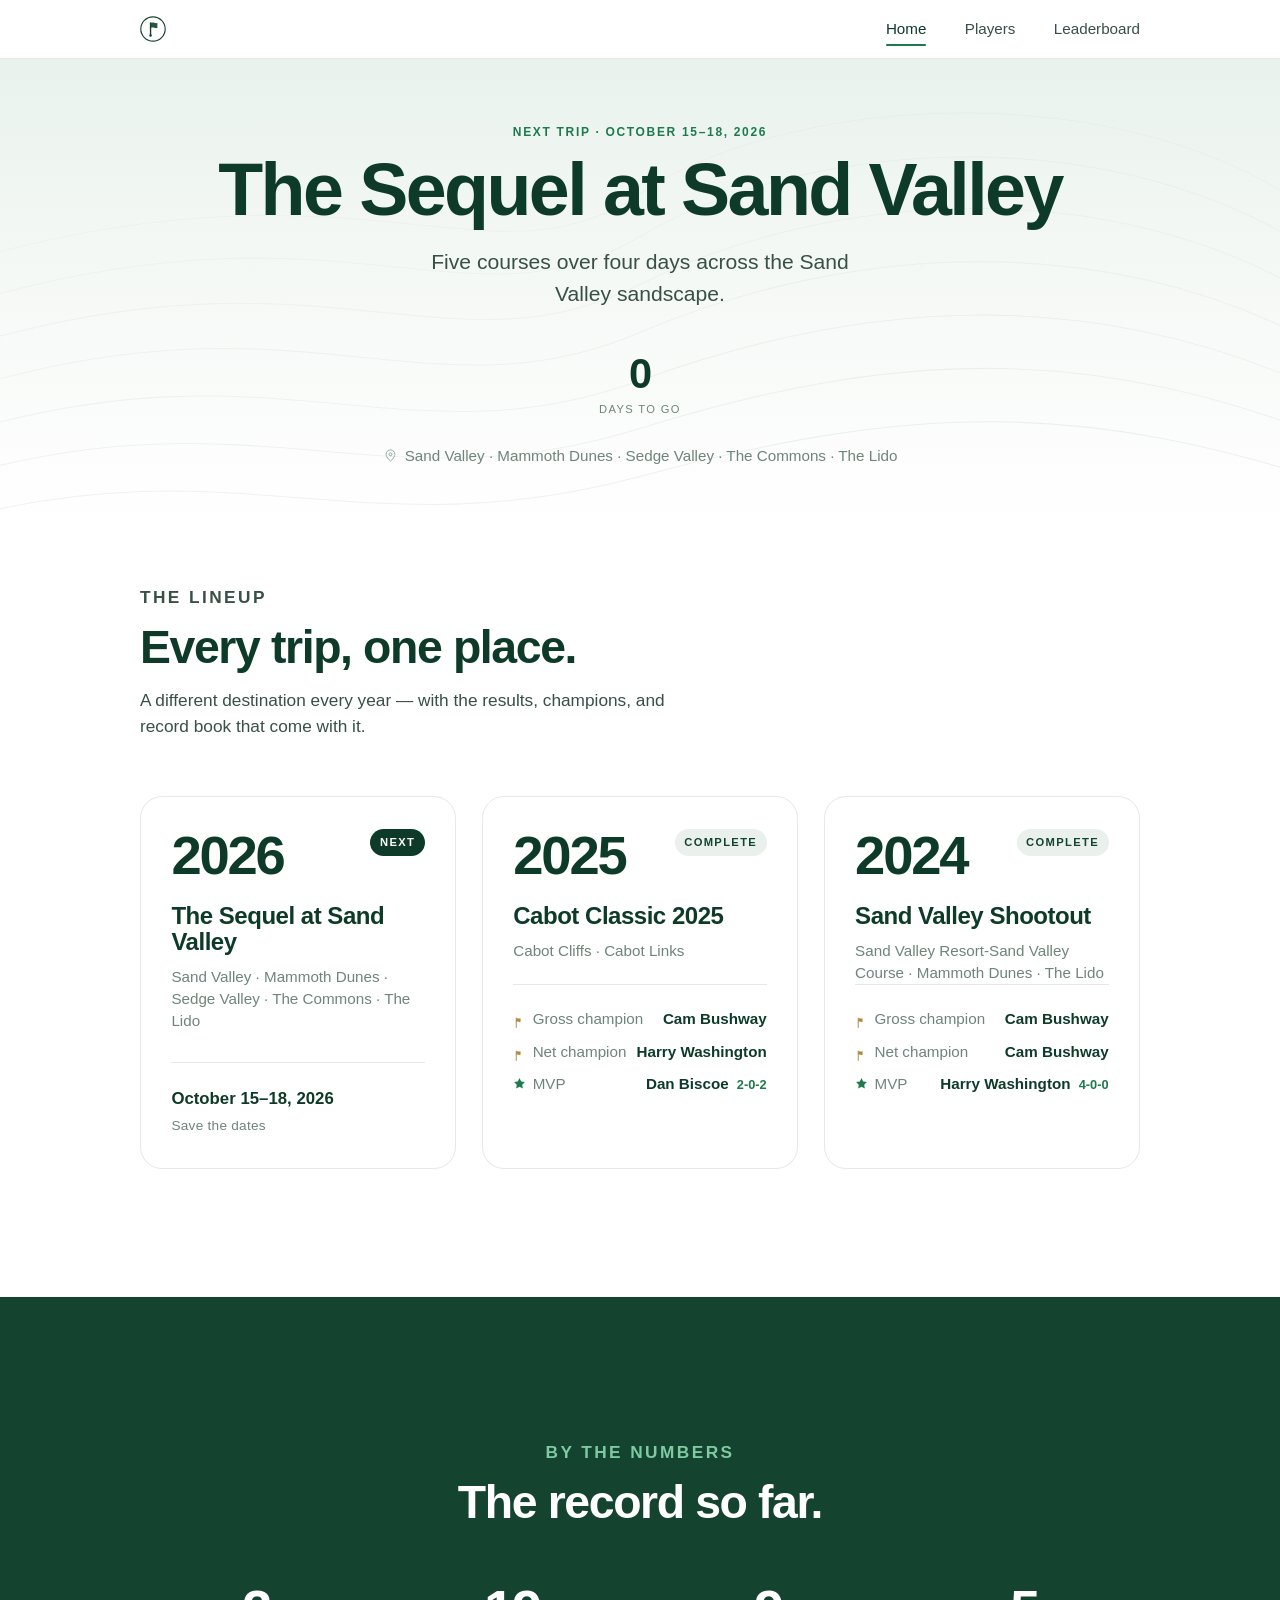
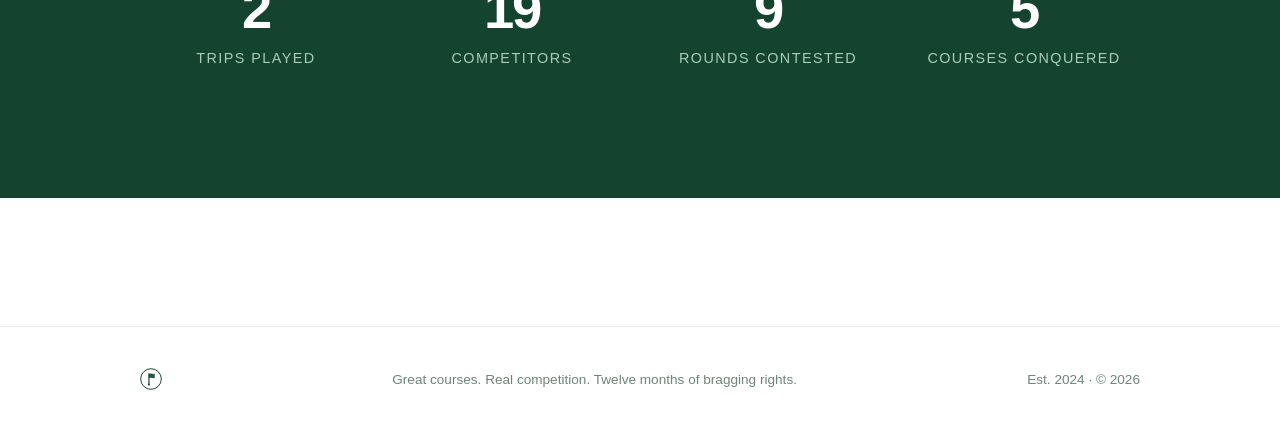
==== commit 7cf1f3fe: "Rename index-10.html to index.html" ====
--- a/index.html
+++ b/index.html
@@ -611,7 +611,7 @@
 
 /* ---- Award icons ----------------------------------------------------- */
 const ICON_TROPHY = `<svg viewBox="0 0 24 24" fill="currentColor" aria-hidden="true"><path d="M6 4h12v2h3v2a4 4 0 0 1-4 4h-.3A6 6 0 0 1 13 15.9V18h2.5a1 1 0 0 1 1 1v.5h-9V19a1 1 0 0 1 1-1H11v-2.1A6 6 0 0 1 7.3 12H7a4 4 0 0 1-4-4V6h3V4Zm0 4H5a2 2 0 0 0 2 2V8Zm12 0v2a2 2 0 0 0 2-2h-2ZM7 20.5h10V22H7v-1.5Z"/></svg>`;
-const ICON_MVP = `<svg viewBox="0 0 24 24" fill="currentColor" aria-hidden="true"><path d="M12 2.5l2.9 5.9 6.5.9-4.7 4.6 1.1 6.5L12 17.9 6.2 20.9l1.1-6.5L2.6 9.8l6.5-.9L12 2.5Z"/></svg>`;
+const ICON_MVP = `<svg viewBox="0 0 24 24" fill="currentColor" aria-hidden="true"><path d="M12 2l3.09 6.26 6.91 1-5 4.87 1.18 6.87L12 17.77l-6.18 3.23L7 14.13l-5-4.87 6.91-1L12 2z"/></svg>`;
 
 // Returns inline award icons (trophy + MVP) with counts for a player row.
 function awardIcons(p) {
@@ -643,7 +643,7 @@
   ];
   const name = SITE.name
     ? `<span class="brand-name">${SITE.name}</span>` : "";
-  return `<nav class="nav"><div class="nav-inner">
+  return `<nav class="nav" id="nav"><div class="nav-inner">
     <a class="brand" href="#home" aria-label="Home" style="color:var(--green)">${MARK}${name}</a>
     <div class="nav-links">
       ${links.map((l) => `<a href="${l.href}" class="${l.key === active ? "active" : ""}">${l.label}</a>`).join("")}
@@ -653,7 +653,7 @@
 
 function renderFooter() {
   const yr = new Date().getFullYear();
-  return `<footer class="footer"><div class="footer-inner">
+  return `<footer class="footer" id="footer"><div class="footer-inner">
     <a class="brand" href="#home" style="color:var(--green)">${MARK}</a>
     <p>${SITE.tagline}</p>
     <p>Est. ${SITE.est} \u00b7 &copy; ${yr}</p>
@@ -702,7 +702,7 @@
   pin: `<svg viewBox="0 0 24 24" fill="none"><path d="M12 21s7-5.4 7-11a7 7 0 1 0-14 0c0 5.6 7 11 7 11Z" stroke="currentColor" stroke-width="1.6"/><circle cx="12" cy="10" r="2.4" stroke="currentColor" stroke-width="1.6"/></svg>`,
   cal: `<svg viewBox="0 0 24 24" fill="none"><rect x="3.5" y="5" width="17" height="16" rx="2.5" stroke="currentColor" stroke-width="1.6"/><path d="M3.5 9.5h17M8 3.5v3M16 3.5v3" stroke="currentColor" stroke-width="1.6" stroke-linecap="round"/></svg>`,
   flag: `<svg viewBox="0 0 24 24" fill="none"><path d="M6 21V4" stroke="currentColor" stroke-width="1.8" stroke-linecap="round"/><path d="M6 4.5c3-1.6 5 1 8-.2v6.4c-3 1.2-5-1.4-8 .2" fill="currentColor"/></svg>`,
-  star: `<svg viewBox="0 0 24 24" fill="currentColor"><path d="M12 3l2.5 5.2 5.7.8-4.1 4 1 5.7L12 21.9 6.9 18.7l1-5.7-4.1-4 5.7-.8z"/></svg>`,
+  star: `<svg viewBox="0 0 24 24" fill="currentColor"><path d="M12 2l3.09 6.26 6.91 1-5 4.87 1.18 6.87L12 17.77l-6.18 3.23L7 14.13l-5-4.87 6.91-1L12 2z"/></svg>`,
 };
 
 const CONTOURS = `<svg class="hero-contours" viewBox="0 0 1200 520" preserveAspectRatio="xMidYMid slice" xmlns="http://www.w3.org/2000/svg" aria-hidden="true">
@@ -958,7 +958,7 @@
   { key: "rcPts",          label: "RC Pts",             type: "pts",   dir: "desc" },
 ];
 
-let STATE = { rows: [], sortKey: "netWins", sortDir: "desc" };
+let STATE = { rows: [], sortKey: "rcPts", sortDir: "desc" };
 
 function cellValue(row, col) {
   switch (col.type) {
@@ -1011,9 +1011,13 @@
 
 function render() {
   sortRows();
+  // Exactly one column is the active sort — prefer the exact key match
+  // (e.g. RC Pts) over a sortBy alias (e.g. the Ryder Cup text column).
+  const activeCol = COLUMNS.find((c) => c.key === STATE.sortKey)
+                 || COLUMNS.find((c) => (c.sortBy || c.key) === STATE.sortKey);
   const thead = COLUMNS.map((c) => {
     const sk = c.sortBy || c.key;
-    const sorted = sk === STATE.sortKey;
+    const sorted = c === activeCol;
     const arrow = sorted ? (STATE.sortDir === "asc" ? "\u2191" : "\u2193") : "";
     return `<th data-key="${sk}" class="${c.player ? "player-col " : ""}${sorted ? "sorted" : ""}">${c.label}<span class="arrow">${arrow}</span></th>`;
   }).join("");
